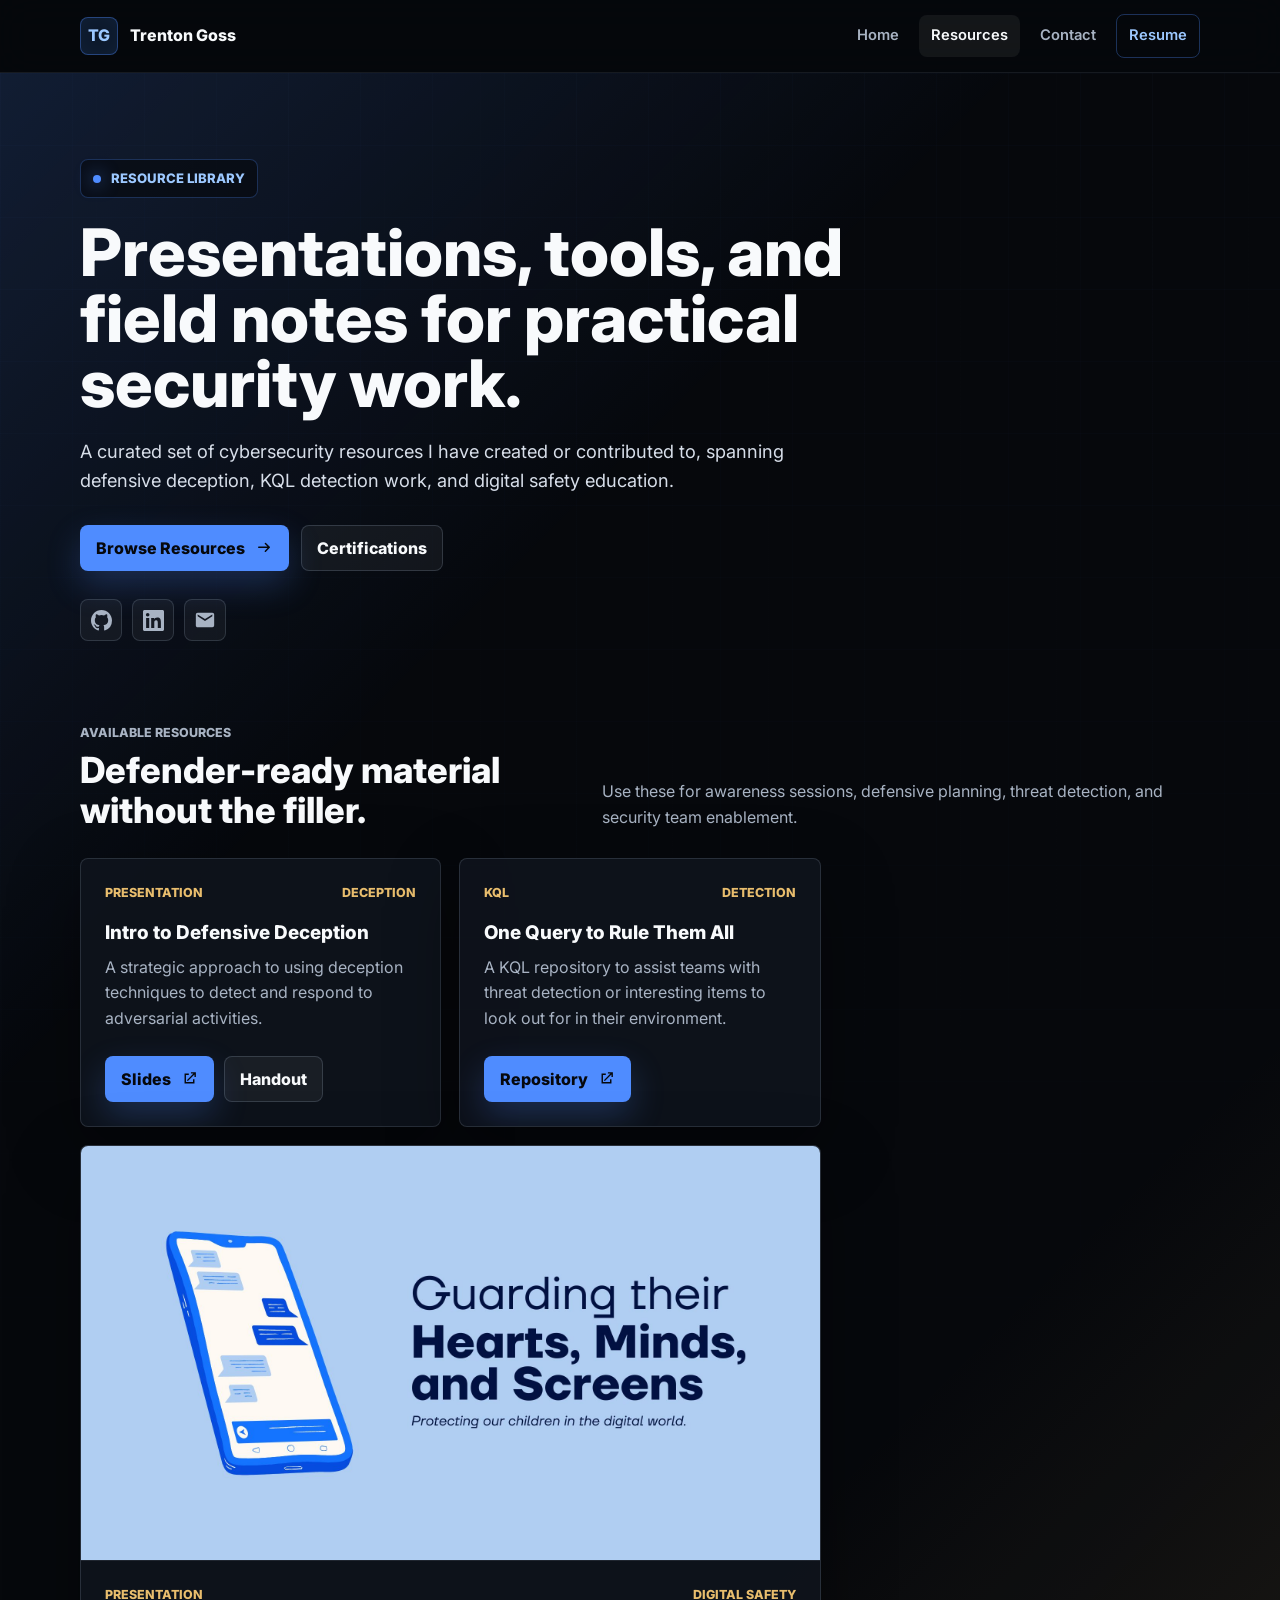
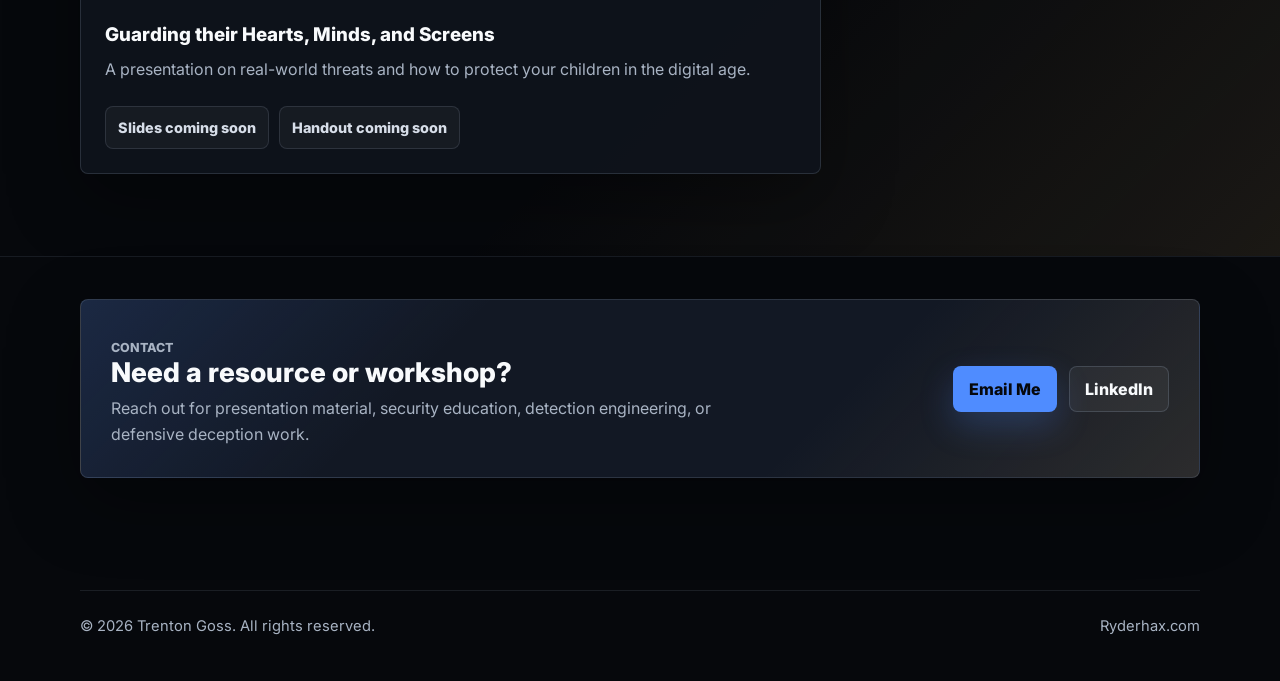
==== resources.html @ 0e3fed74 "tweaked some buttons" ====
<!DOCTYPE html>
<html lang="en">
<head>
  <meta charset="UTF-8" />
  <meta name="viewport" content="width=device-width, initial-scale=1.0" />
  <title>Resources | Trenton Goss</title>
  <meta name="description" content="Cybersecurity resources, presentations, and defender tools from Trenton Goss." />
  <meta property="og:title" content="Resources | Trenton Goss" />
  <meta property="og:description" content="Cybersecurity resources, presentations, and defender tools." />
  <meta property="og:type" content="website" />

  <link rel="preconnect" href="https://fonts.googleapis.com" />
  <link rel="preconnect" href="https://fonts.gstatic.com" crossorigin />
  <link href="https://fonts.googleapis.com/css2?family=Inter:wght@400;500;600;700;800&amp;display=swap" rel="stylesheet" />

  <style>
    :root {
      color-scheme: dark;
      --bg: #06080c;
      --surface: rgba(15, 20, 29, 0.88);
      --surface-strong: #121824;
      --border: rgba(148, 163, 184, 0.2);
      --text: #f8fafc;
      --muted: #a8b3c3;
      --muted-strong: #d7dee9;
      --accent: #4f8cff;
      --accent-strong: #9cc8ff;
      --gold: #e8bd6d;
      --ink: #06080c;
      --radius: 8px;
      --shadow: 0 24px 70px rgba(0, 0, 0, 0.35);
    }

    * {
      box-sizing: border-box;
      margin: 0;
      padding: 0;
    }

    html {
      scroll-behavior: smooth;
    }

    body {
      min-width: 320px;
      font-family: "Inter", system-ui, -apple-system, BlinkMacSystemFont, "Segoe UI", sans-serif;
      background:
        linear-gradient(180deg, rgba(6, 8, 12, 0.86), rgba(6, 8, 12, 1) 58%),
        repeating-linear-gradient(90deg, rgba(255, 255, 255, 0.035) 0 1px, transparent 1px 96px),
        var(--bg);
      color: var(--text);
      line-height: 1.6;
      text-rendering: optimizeLegibility;
    }

    img,
    svg {
      display: block;
    }

    a {
      color: inherit;
      text-decoration: none;
    }

    a:focus-visible {
      outline: 2px solid var(--accent);
      outline-offset: 4px;
    }

    .skip-link {
      position: absolute;
      left: 24px;
      top: 16px;
      z-index: 100;
      transform: translateY(-140%);
      border-radius: var(--radius);
      background: var(--accent);
      color: var(--ink);
      padding: 10px 14px;
      font-weight: 700;
      transition: transform 160ms ease;
    }

    .skip-link:focus {
      transform: translateY(0);
    }

    .container {
      width: min(1120px, calc(100% - 40px));
      margin: 0 auto;
    }

    .site-header {
      position: sticky;
      top: 0;
      z-index: 20;
      border-bottom: 1px solid rgba(148, 163, 184, 0.12);
      background: rgba(6, 8, 12, 0.82);
      backdrop-filter: blur(18px);
    }

    .nav {
      min-height: 72px;
      display: flex;
      align-items: center;
      justify-content: space-between;
      gap: 20px;
    }

    .brand {
      display: inline-flex;
      align-items: center;
      gap: 12px;
      font-weight: 800;
    }

    .brand-mark {
      width: 38px;
      height: 38px;
      border: 1px solid rgba(79, 140, 255, 0.4);
      border-radius: var(--radius);
      display: grid;
      place-items: center;
      background: rgba(79, 140, 255, 0.12);
      color: var(--accent-strong);
      box-shadow: inset 0 0 24px rgba(79, 140, 255, 0.08);
    }

    .nav-links {
      display: flex;
      align-items: center;
      justify-content: flex-end;
      gap: 8px;
      color: var(--muted);
      font-size: 0.92rem;
      font-weight: 600;
    }

    .nav-links a {
      border-radius: var(--radius);
      padding: 9px 12px;
      transition: color 160ms ease, background-color 160ms ease;
    }

    .nav-links a:hover,
    .nav-links a[aria-current="page"] {
      background: rgba(255, 255, 255, 0.06);
      color: var(--text);
    }

    .nav-links .nav-cta {
      border: 1px solid rgba(79, 140, 255, 0.32);
      color: var(--accent-strong);
    }

    .page-shell {
      position: relative;
      overflow: hidden;
      border-bottom: 1px solid rgba(148, 163, 184, 0.12);
      isolation: isolate;
    }

    .page-shell::before,
    .page-shell::after {
      content: "";
      position: absolute;
      inset: 0;
      z-index: -1;
      pointer-events: none;
    }

    .page-shell::before {
      background:
        linear-gradient(135deg, rgba(79, 140, 255, 0.18), transparent 34%),
        linear-gradient(315deg, rgba(232, 189, 109, 0.1), transparent 28%);
      opacity: 0.9;
    }

    .page-shell::after {
      background:
        linear-gradient(rgba(79, 140, 255, 0.1) 1px, transparent 1px),
        linear-gradient(90deg, rgba(79, 140, 255, 0.08) 1px, transparent 1px);
      background-size: 72px 72px;
      mask-image: linear-gradient(180deg, #000, transparent 88%);
      opacity: 0.22;
    }

    .intro {
      padding: 86px 0 40px;
    }

    .eyebrow {
      display: inline-flex;
      align-items: center;
      gap: 10px;
      width: fit-content;
      border: 1px solid rgba(79, 140, 255, 0.28);
      border-radius: var(--radius);
      background: rgba(6, 8, 12, 0.58);
      color: var(--accent-strong);
      padding: 8px 12px;
      font-size: 0.82rem;
      font-weight: 800;
      text-transform: uppercase;
    }

    .eyebrow::before {
      content: "";
      width: 8px;
      height: 8px;
      border-radius: 50%;
      background: var(--accent);
      box-shadow: 0 0 18px rgba(79, 140, 255, 0.9);
    }

    h1 {
      max-width: 780px;
      margin-top: 22px;
      font-size: 4.1rem;
      line-height: 1;
      font-weight: 800;
      letter-spacing: 0;
    }

    .intro-copy {
      max-width: 720px;
      margin-top: 20px;
      color: var(--muted-strong);
      font-size: 1.14rem;
    }

    .intro-actions {
      display: flex;
      flex-wrap: wrap;
      gap: 12px;
      margin-top: 30px;
    }

    .button {
      min-height: 46px;
      display: inline-flex;
      align-items: center;
      justify-content: center;
      gap: 10px;
      border: 1px solid rgba(148, 163, 184, 0.24);
      border-radius: var(--radius);
      background: rgba(255, 255, 255, 0.05);
      color: var(--text);
      padding: 11px 15px;
      font-weight: 800;
      line-height: 1;
      transition: transform 160ms ease, border-color 160ms ease, background-color 160ms ease;
    }

    .button:hover {
      transform: translateY(-2px);
      border-color: rgba(79, 140, 255, 0.55);
      background: rgba(79, 140, 255, 0.12);
    }

    .button.primary {
      border-color: transparent;
      background: var(--accent);
      color: var(--ink);
      box-shadow: 0 14px 34px rgba(79, 140, 255, 0.24);
    }

    .button.primary:hover {
      background: var(--accent-strong);
    }

    .resource-section {
      padding: 42px 0 82px;
    }

    .section-heading {
      display: grid;
      grid-template-columns: minmax(0, 0.9fr) minmax(280px, 1.1fr);
      align-items: end;
      gap: 32px;
      margin-bottom: 28px;
    }

    .section-kicker {
      color: var(--gold);
      font-size: 0.78rem;
      font-weight: 800;
      text-transform: uppercase;
    }

    h2 {
      margin-top: 8px;
      font-size: 2.25rem;
      line-height: 1.1;
      font-weight: 800;
      letter-spacing: 0;
    }

    .section-heading p {
      color: var(--muted);
      max-width: 650px;
    }

    .resource-grid {
      display: grid;
      grid-template-columns: repeat(3, minmax(0, 1fr));
      gap: 18px;
    }

    .resource-card {
      min-height: 100%;
      display: flex;
      flex-direction: column;
      overflow: hidden;
      border: 1px solid var(--border);
      border-radius: var(--radius);
      background: var(--surface);
      box-shadow: var(--shadow);
      transition: transform 180ms ease, border-color 180ms ease, background-color 180ms ease;
    }

    .resource-card:hover {
      transform: translateY(-4px);
      border-color: rgba(79, 140, 255, 0.34);
      background: rgba(18, 24, 36, 0.96);
    }

    .resource-card.featured {
      grid-column: span 2;
    }

    .resource-media {
      aspect-ratio: 16 / 9;
      width: 100%;
      object-fit: cover;
      border-bottom: 1px solid rgba(148, 163, 184, 0.14);
    }

    .resource-body {
      display: flex;
      flex: 1;
      flex-direction: column;
      padding: 24px;
    }

    .card-topline {
      display: flex;
      align-items: center;
      justify-content: space-between;
      gap: 14px;
      color: var(--gold);
      font-size: 0.78rem;
      font-weight: 800;
      text-transform: uppercase;
    }

    .resource-card h3 {
      margin-top: 18px;
      font-size: 1.18rem;
      line-height: 1.25;
      font-weight: 800;
      letter-spacing: 0;
    }

    .resource-card p {
      flex: 1;
      margin-top: 10px;
      color: var(--muted);
    }

    .card-actions {
      display: flex;
      flex-wrap: wrap;
      gap: 10px;
      margin-top: 24px;
    }

    .status-pill {
      min-height: 40px;
      display: inline-flex;
      align-items: center;
      border: 1px solid rgba(148, 163, 184, 0.18);
      border-radius: var(--radius);
      background: rgba(255, 255, 255, 0.04);
      color: var(--muted-strong);
      padding: 9px 12px;
      font-size: 0.9rem;
      font-weight: 800;
    }

    .socials {
      display: flex;
      align-items: center;
      flex-wrap: wrap;
      gap: 10px;
      margin-top: 28px;
      color: var(--muted);
    }

    .socials a {
      width: 42px;
      height: 42px;
      display: grid;
      place-items: center;
      border: 1px solid rgba(148, 163, 184, 0.22);
      border-radius: var(--radius);
      background: rgba(255, 255, 255, 0.045);
      transition: color 160ms ease, transform 160ms ease, border-color 160ms ease;
    }

    .socials a:hover {
      transform: translateY(-2px);
      border-color: rgba(79, 140, 255, 0.45);
      color: var(--accent-strong);
    }

    .contact-panel {
      display: grid;
      grid-template-columns: minmax(0, 1fr) auto;
      align-items: center;
      gap: 30px;
      border: 1px solid var(--border);
      border-radius: var(--radius);
      background:
        linear-gradient(135deg, rgba(79, 140, 255, 0.14), transparent 32%),
        linear-gradient(315deg, rgba(232, 189, 109, 0.12), transparent 34%),
        var(--surface-strong);
      padding: 30px;
      box-shadow: var(--shadow);
    }

    .contact-panel h2 {
      margin-top: 0;
      font-size: 1.7rem;
    }

    .contact-panel p {
      margin-top: 8px;
      color: var(--muted);
      max-width: 660px;
    }

    .footer-actions {
      display: flex;
      flex-wrap: wrap;
      justify-content: flex-end;
      gap: 12px;
    }

    .site-footer {
      padding: 30px 0 42px;
      color: var(--muted);
      font-size: 0.92rem;
    }

    .site-footer .container {
      display: flex;
      align-items: center;
      justify-content: space-between;
      gap: 20px;
      border-top: 1px solid rgba(148, 163, 184, 0.14);
      padding-top: 24px;
    }

    @media (max-width: 960px) {
      .resource-grid {
        grid-template-columns: repeat(2, minmax(0, 1fr));
      }

      .resource-card.featured {
        grid-column: span 2;
      }
    }

    @media (max-width: 860px) {
      .nav {
        align-items: flex-start;
        flex-direction: column;
        padding: 16px 0;
      }

      .nav-links {
        width: 100%;
        justify-content: flex-start;
        overflow-x: auto;
        padding-bottom: 4px;
      }

      .intro {
        padding-top: 62px;
      }

      h1 {
        font-size: 3.05rem;
      }

      .section-heading,
      .contact-panel {
        grid-template-columns: 1fr;
      }

      .footer-actions {
        justify-content: flex-start;
      }
    }

    @media (max-width: 640px) {
      .container {
        width: min(100% - 28px, 1120px);
      }

      .brand span:last-child {
        display: none;
      }

      .nav-links {
        gap: 4px;
        font-size: 0.86rem;
      }

      .nav-links a {
        padding: 8px 10px;
      }

      h1 {
        font-size: 2.55rem;
      }

      h2 {
        font-size: 1.85rem;
      }

      .intro-copy {
        font-size: 1.02rem;
      }

      .button,
      .status-pill {
        width: 100%;
      }

      .resource-grid {
        grid-template-columns: 1fr;
      }

      .resource-card.featured {
        grid-column: auto;
      }

      .resource-body,
      .contact-panel {
        padding: 20px;
      }

      .site-footer .container {
        flex-direction: column;
        align-items: flex-start;
      }
    }

    @media (prefers-reduced-motion: reduce) {
      *,
      *::before,
      *::after {
        scroll-behavior: auto !important;
        transition-duration: 0.01ms !important;
      }
    }
  </style>
</head>

<body>
  <a class="skip-link" href="#main">Skip to content</a>

  <header class="site-header">
    <div class="container nav" aria-label="Main navigation">
      <a class="brand" href="index.html" aria-label="Trenton Goss home">
        <span class="brand-mark">TG</span>
        <span>Trenton Goss</span>
      </a>

      <nav class="nav-links" aria-label="Site sections">
        <a href="index.html">Home</a>
        <a href="resources.html" aria-current="page">Resources</a>
        <a href="#contact">Contact</a>
        <a class="nav-cta" href="https://docs.google.com/document/d/16_K_GBcDHJaBXQBbBw_MTlzV8usdVpir5XsVDt-Hc3U/edit?usp=sharing" target="_blank" rel="noopener noreferrer">Resume</a>
      </nav>
    </div>
  </header>

  <main id="main">
    <div class="page-shell">
      <section class="intro" aria-labelledby="page-title">
        <div class="container">
          <p class="eyebrow">Resource Library</p>
          <h1 id="page-title">Presentations, tools, and field notes for practical security work.</h1>
          <p class="intro-copy">
            A curated set of cybersecurity resources I have created or contributed to, spanning defensive deception, KQL detection work, and digital safety education.
          </p>

          <div class="intro-actions" aria-label="Resource shortcuts">
            <a class="button primary" href="#resources">
              Browse Resources
              <svg width="18" height="18" viewBox="0 0 24 24" aria-hidden="true">
                <path fill="currentColor" d="M13.2 5.3a1 1 0 0 1 1.4 0l5.1 5.1a1 1 0 0 1 0 1.4l-5.1 5.1a1 1 0 1 1-1.4-1.4l3.4-3.4H5a1 1 0 1 1 0-2h11.6l-3.4-3.4a1 1 0 0 1 0-1.4Z" />
              </svg>
            </a>
            <a class="button" href="https://www.credly.com/users/trenton-goss" target="_blank" rel="noopener noreferrer">Certifications</a>
          </div>

          <div class="socials" aria-label="Contact links">
            <a href="https://github.com/Ryderhax" target="_blank" rel="noopener noreferrer" aria-label="GitHub">
              <svg width="21" height="21" viewBox="0 0 24 24" fill="currentColor" aria-hidden="true">
                <path d="M12 0C5.37 0 0 5.37 0 12c0 5.3 3.44 9.8 8.21 11.39.6.11.79-.26.79-.58v-2.23c-3.34.73-4.03-1.42-4.03-1.42-.55-1.39-1.33-1.76-1.33-1.76-1.09-.74.08-.73.08-.73 1.21.08 1.84 1.24 1.84 1.24 1.07 1.83 2.81 1.3 3.49 1 .11-.78.42-1.31.76-1.61-2.67-.3-5.47-1.33-5.47-5.93 0-1.31.47-2.38 1.24-3.22-.12-.3-.54-1.52.12-3.18 0 0 1.01-.32 3.3 1.23a11.5 11.5 0 0 1 6 0c2.29-1.55 3.3-1.23 3.3-1.23.65 1.66.24 2.88.12 3.18.77.84 1.24 1.91 1.24 3.22 0 4.61-2.81 5.62-5.48 5.92.43.37.82 1.1.82 2.22v3.29c0 .32.19.69.8.58A12.01 12.01 0 0 0 24 12c0-6.63-5.37-12-12-12Z" />
              </svg>
            </a>
            <a href="https://www.linkedin.com/in/trentongoss/" target="_blank" rel="noopener noreferrer" aria-label="LinkedIn">
              <svg width="21" height="21" viewBox="0 0 24 24" fill="currentColor" aria-hidden="true">
                <path d="M20.45 20.45h-3.56v-5.57c0-1.33-.03-3.04-1.85-3.04-1.85 0-2.14 1.45-2.14 2.94v5.67H9.35V9h3.41v1.56h.05c.48-.9 1.64-1.85 3.37-1.85 3.6 0 4.27 2.37 4.27 5.46v6.28ZM5.34 7.43A2.06 2.06 0 1 1 5.34 3.3a2.06 2.06 0 0 1 0 4.13Zm1.78 13.02H3.56V9h3.56v11.45ZM22.23 0H1.77C.79 0 0 .77 0 1.73v20.54C0 23.23.79 24 1.77 24h20.46c.98 0 1.77-.77 1.77-1.73V1.73C24 .77 23.21 0 22.23 0Z" />
              </svg>
            </a>
            <a href="mailto:info@ryderhax.com" aria-label="Email">
              <svg width="22" height="22" viewBox="0 0 24 24" fill="currentColor" aria-hidden="true">
                <path d="M20 4H4a2 2 0 0 0-2 2v12c0 1.1.9 2 2 2h16a2 2 0 0 0 2-2V6c0-1.1-.9-2-2-2Zm0 4-8 5-8-5V6l8 5 8-5v2Z" />
              </svg>
            </a>
          </div>
        </div>
      </section>

      <section class="resource-section" id="resources" aria-labelledby="resources-title">
        <div class="container">
          <div class="section-heading">
            <div>
              <p class="section-kicker">Available Resources</p>
              <h2 id="resources-title">Defender-ready material without the filler.</h2>
            </div>
            <p>
              Use these for awareness sessions, defensive planning, threat detection, and security team enablement.
            </p>
          </div>

          <div class="resource-grid">
            <article class="resource-card">
              <div class="resource-body">
                <div class="card-topline">
                  <span>Presentation</span>
                  <span>Deception</span>
                </div>
                <h3>Intro to Defensive Deception</h3>
                <p>
                  A strategic approach to using deception techniques to detect and respond to adversarial activities.
                </p>
                <div class="card-actions">
                  <a class="button primary" href="https://drive.google.com/file/d/1MVTmMvpa8JK72FxnNIhbNGVbasmf_OMD/view?usp=sharing" target="_blank" rel="noopener noreferrer">
                    Slides
                    <svg width="17" height="17" viewBox="0 0 24 24" aria-hidden="true">
                      <path fill="currentColor" d="M14 3h7v7h-2V6.4l-9.3 9.3-1.4-1.4L17.6 5H14V3ZM5 5h6v2H7v10h10v-4h2v6H5V5Z" />
                    </svg>
                  </a>
                  <a class="button" href="https://drive.google.com/file/d/14hb6ChBsVCcEGeueIfqe4PckHUAbLFXs/view?usp=drive_link" target="_blank" rel="noopener noreferrer">Handout</a>
                </div>
              </div>
            </article>

            <article class="resource-card">
              <div class="resource-body">
                <div class="card-topline">
                  <span>KQL</span>
                  <span>Detection</span>
                </div>
                <h3>One Query to Rule Them All</h3>
                <p>
                  A KQL repository to assist teams with threat detection or interesting items to look out for in their environment.
                </p>
                <div class="card-actions">
                  <a class="button primary" href="https://github.com/Ryderhax/OneQueryToRuleThemAll" target="_blank" rel="noopener noreferrer">
                    Repository
                    <svg width="17" height="17" viewBox="0 0 24 24" aria-hidden="true">
                      <path fill="currentColor" d="M14 3h7v7h-2V6.4l-9.3 9.3-1.4-1.4L17.6 5H14V3ZM5 5h6v2H7v10h10v-4h2v6H5V5Z" />
                    </svg>
                  </a>
                </div>
              </div>
            </article>

            <article class="resource-card featured">
              <img class="resource-media" src="assets/gthms.jpg" alt="Guarding their Hearts, Minds, and Screens presentation cover" />
              <div class="resource-body">
                <div class="card-topline">
                  <span>Presentation</span>
                  <span>Digital Safety</span>
                </div>
                <h3>Guarding their Hearts, Minds, and Screens</h3>
                <p>
                  A presentation on real-world threats and how to protect your children in the digital age.
                </p>
                <div class="card-actions" aria-label="Guarding their Hearts, Minds, and Screens resource status">
                  <span class="status-pill">Slides coming soon</span>
                  <span class="status-pill">Handout coming soon</span>
                </div>
              </div>
            </article>
          </div>
        </div>
      </section>
    </div>

    <section class="resource-section" id="contact" aria-labelledby="contact-title">
      <div class="container">
        <div class="contact-panel">
          <div>
            <p class="section-kicker">Contact</p>
            <h2 id="contact-title">Need a resource or workshop?</h2>
            <p>
              Reach out for presentation material, security education, detection engineering, or defensive deception work.
            </p>
          </div>

          <div class="footer-actions">
            <a class="button primary" href="mailto:info@ryderhax.com">Email Me</a>
            <a class="button" href="https://www.linkedin.com/in/trentongoss/" target="_blank" rel="noopener noreferrer">LinkedIn</a>
          </div>
        </div>
      </div>
    </section>
  </main>

  <footer class="site-footer">
    <div class="container">
      <p>&copy; 2026 Trenton Goss. All rights reserved.</p>
      <p>Ryderhax.com</p>
    </div>
  </footer>
</body>
</html>
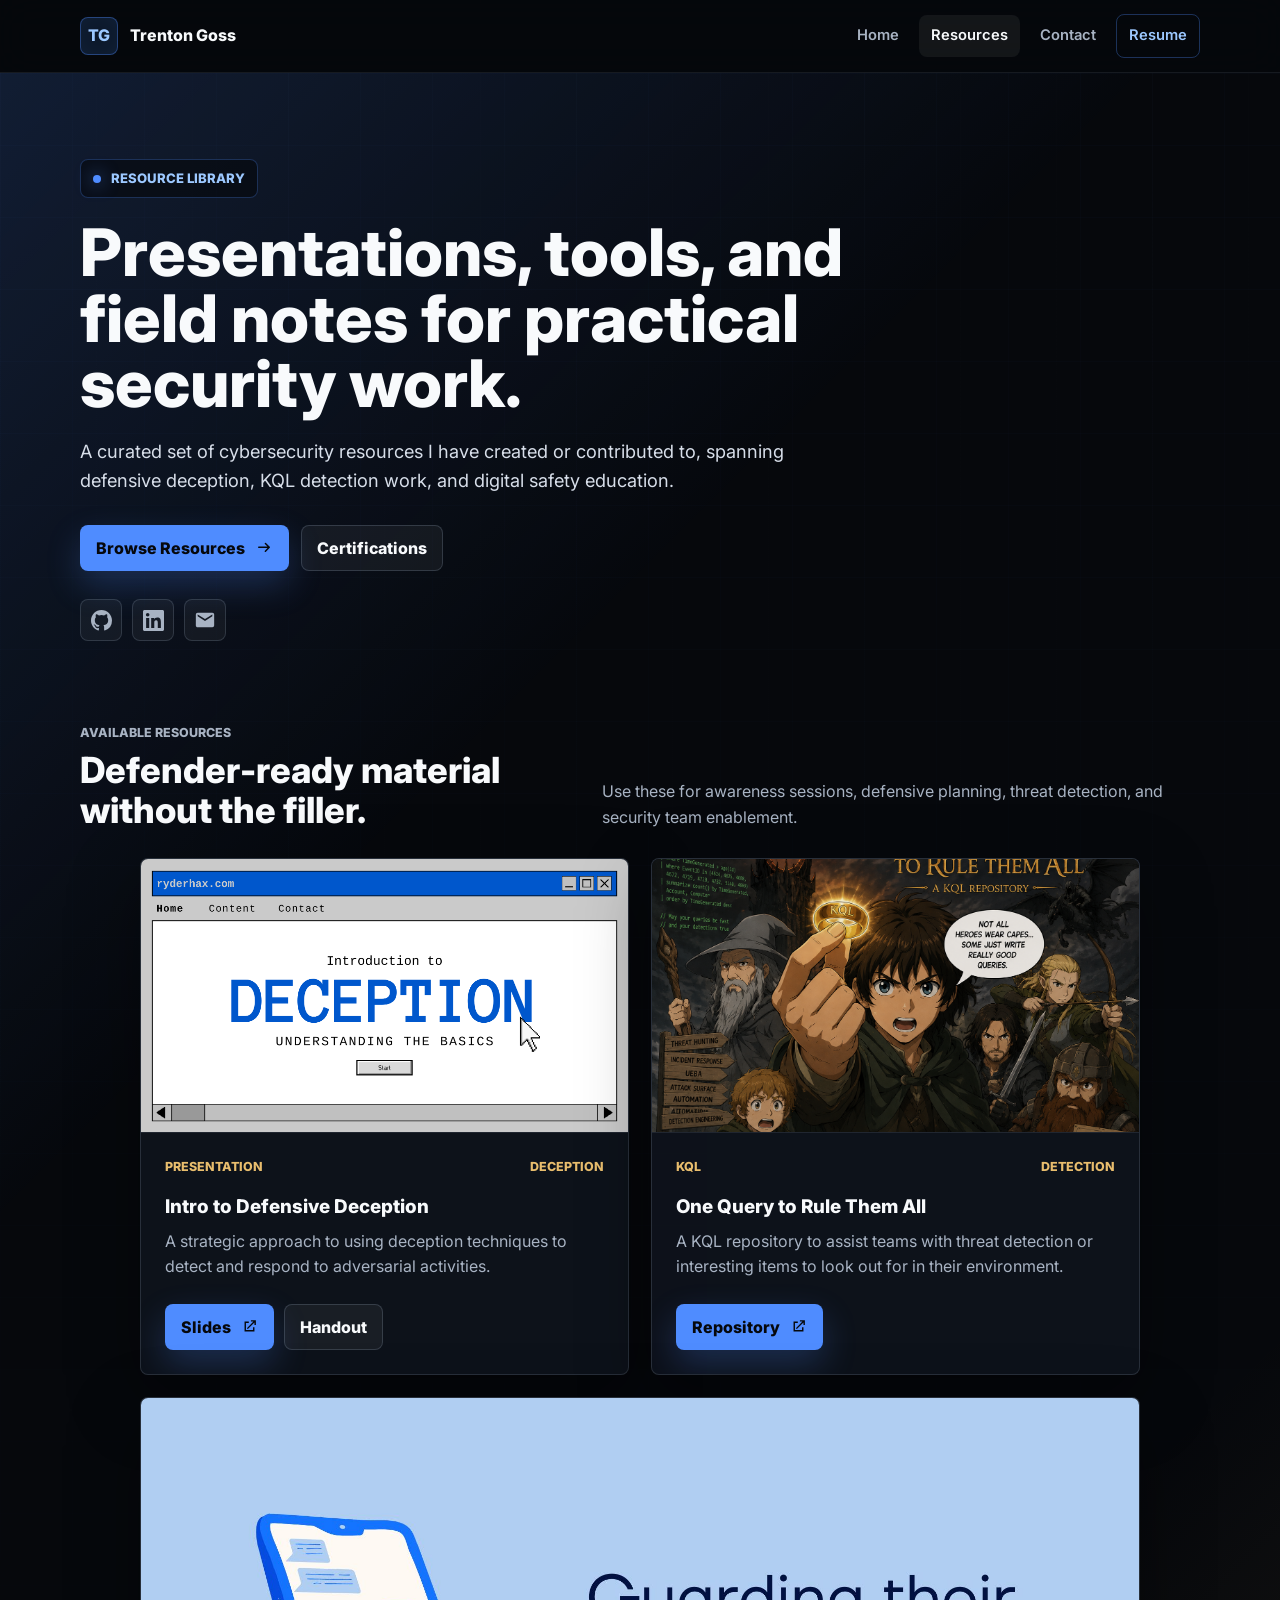
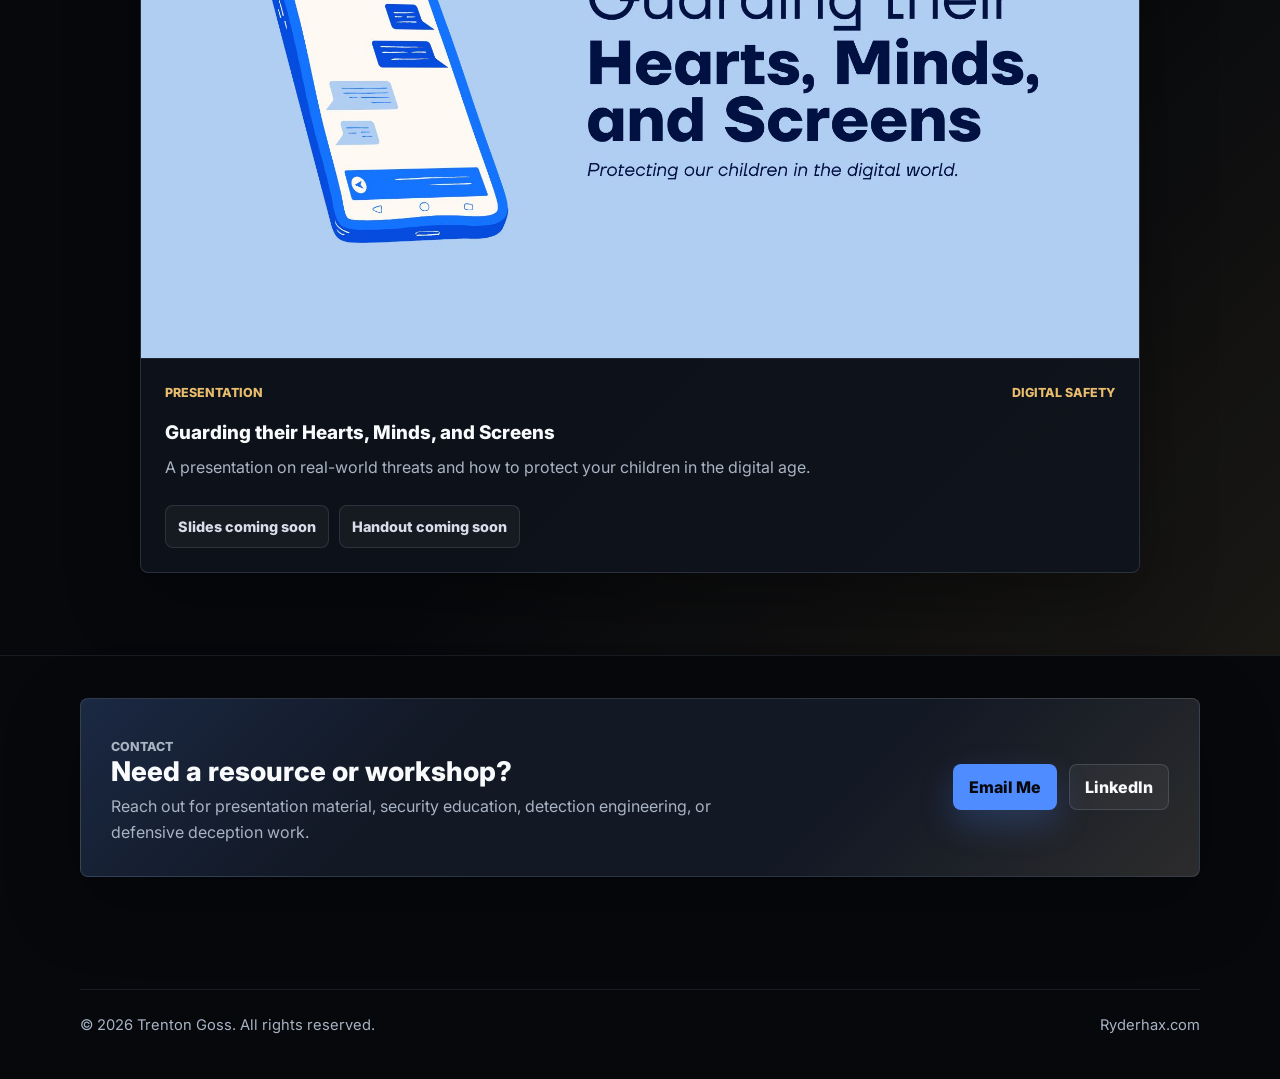
==== commit d8617c74: "Added the images to the resources page, also changed the slides link to the drive." ====
--- a/resources.html
+++ b/resources.html
@@ -303,9 +303,12 @@
     }
 
     .resource-grid {
+      width: min(100%, 1000px);
       display: grid;
-      grid-template-columns: repeat(3, minmax(0, 1fr));
-      gap: 18px;
+      grid-template-columns: repeat(2, minmax(0, 1fr));
+      justify-content: center;
+      gap: 22px;
+      margin: 0 auto;
     }
 
     .resource-card {
@@ -327,7 +330,7 @@
     }
 
     .resource-card.featured {
-      grid-column: span 2;
+      grid-column: 1 / -1;
     }
 
     .resource-media {
@@ -461,16 +464,6 @@
       gap: 20px;
       border-top: 1px solid rgba(148, 163, 184, 0.14);
       padding-top: 24px;
-    }
-
-    @media (max-width: 960px) {
-      .resource-grid {
-        grid-template-columns: repeat(2, minmax(0, 1fr));
-      }
-
-      .resource-card.featured {
-        grid-column: span 2;
-      }
     }
 
     @media (max-width: 860px) {
@@ -643,6 +636,7 @@
 
           <div class="resource-grid">
             <article class="resource-card">
+              <img class="resource-media" src="assets/Intro2Deception.png" alt="Intro to Defensive Deception presentation cover" />
               <div class="resource-body">
                 <div class="card-topline">
                   <span>Presentation</span>
@@ -653,7 +647,7 @@
                   A strategic approach to using deception techniques to detect and respond to adversarial activities.
                 </p>
                 <div class="card-actions">
-                  <a class="button primary" href="https://drive.google.com/file/d/1MVTmMvpa8JK72FxnNIhbNGVbasmf_OMD/view?usp=sharing" target="_blank" rel="noopener noreferrer">
+                  <a class="button primary" href="https://drive.google.com/file/d/1gomMjeU_Yov8GKy05oTnRpiBGZPXCRgE/view?usp=sharing" target="_blank" rel="noopener noreferrer">
                     Slides
                     <svg width="17" height="17" viewBox="0 0 24 24" aria-hidden="true">
                       <path fill="currentColor" d="M14 3h7v7h-2V6.4l-9.3 9.3-1.4-1.4L17.6 5H14V3ZM5 5h6v2H7v10h10v-4h2v6H5V5Z" />
@@ -665,6 +659,7 @@
             </article>
 
             <article class="resource-card">
+              <img class="resource-media" src="assets/OQ2RTA.png" alt="One Query to Rule Them All repository cover" />
               <div class="resource-body">
                 <div class="card-topline">
                   <span>KQL</span>
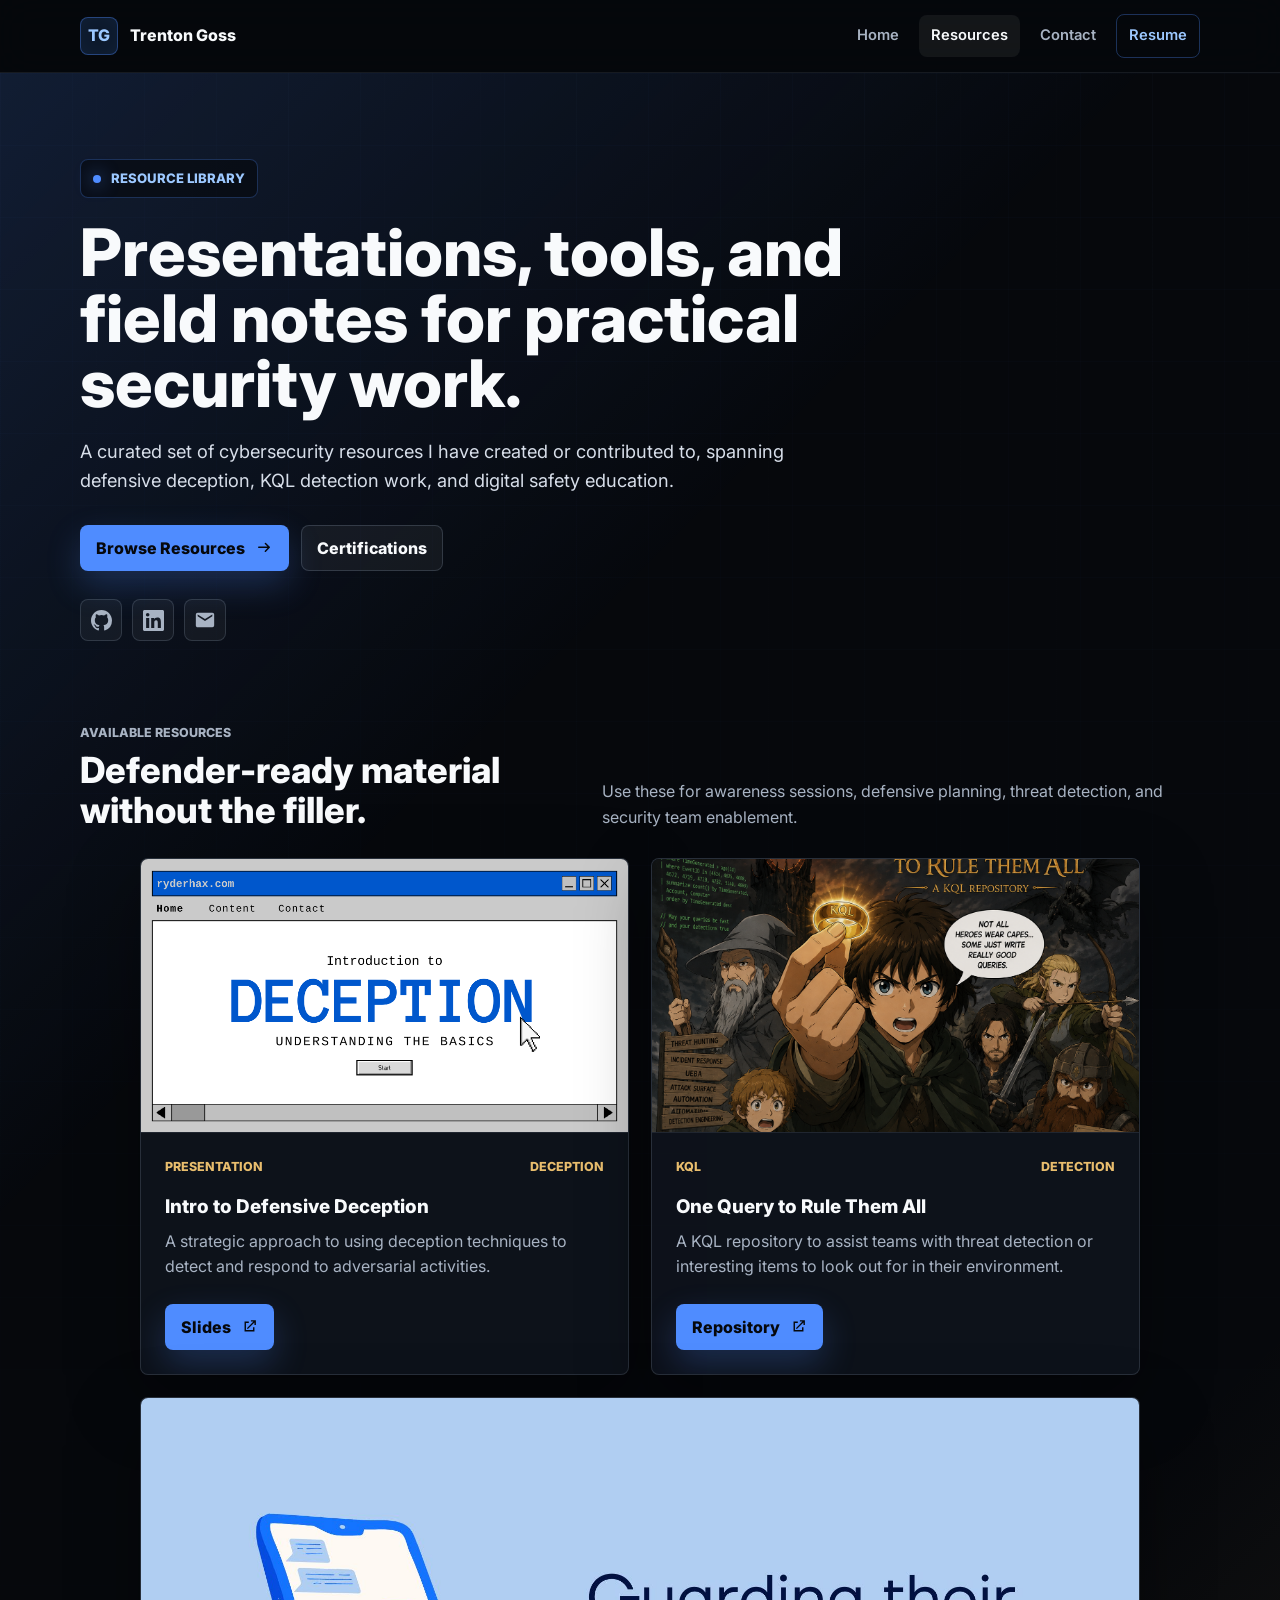
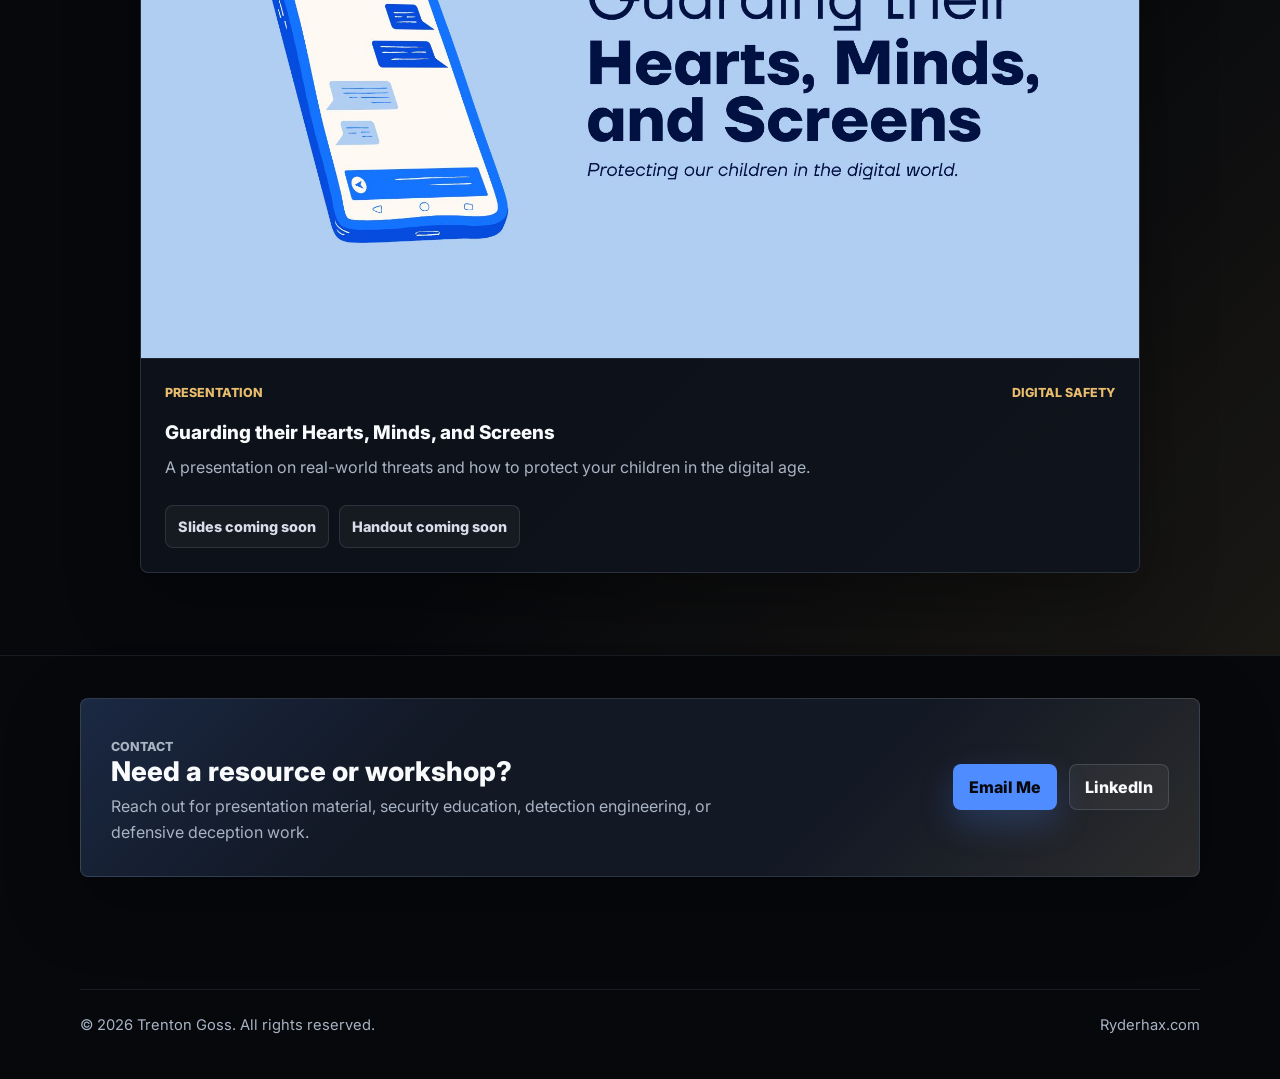
==== commit c283549e: "Remove Handout link from resources.html Removed unnecessary link that was still on the site." ====
--- a/resources.html
+++ b/resources.html
@@ -653,7 +653,6 @@
                       <path fill="currentColor" d="M14 3h7v7h-2V6.4l-9.3 9.3-1.4-1.4L17.6 5H14V3ZM5 5h6v2H7v10h10v-4h2v6H5V5Z" />
                     </svg>
                   </a>
-                  <a class="button" href="https://drive.google.com/file/d/14hb6ChBsVCcEGeueIfqe4PckHUAbLFXs/view?usp=drive_link" target="_blank" rel="noopener noreferrer">Handout</a>
                 </div>
               </div>
             </article>
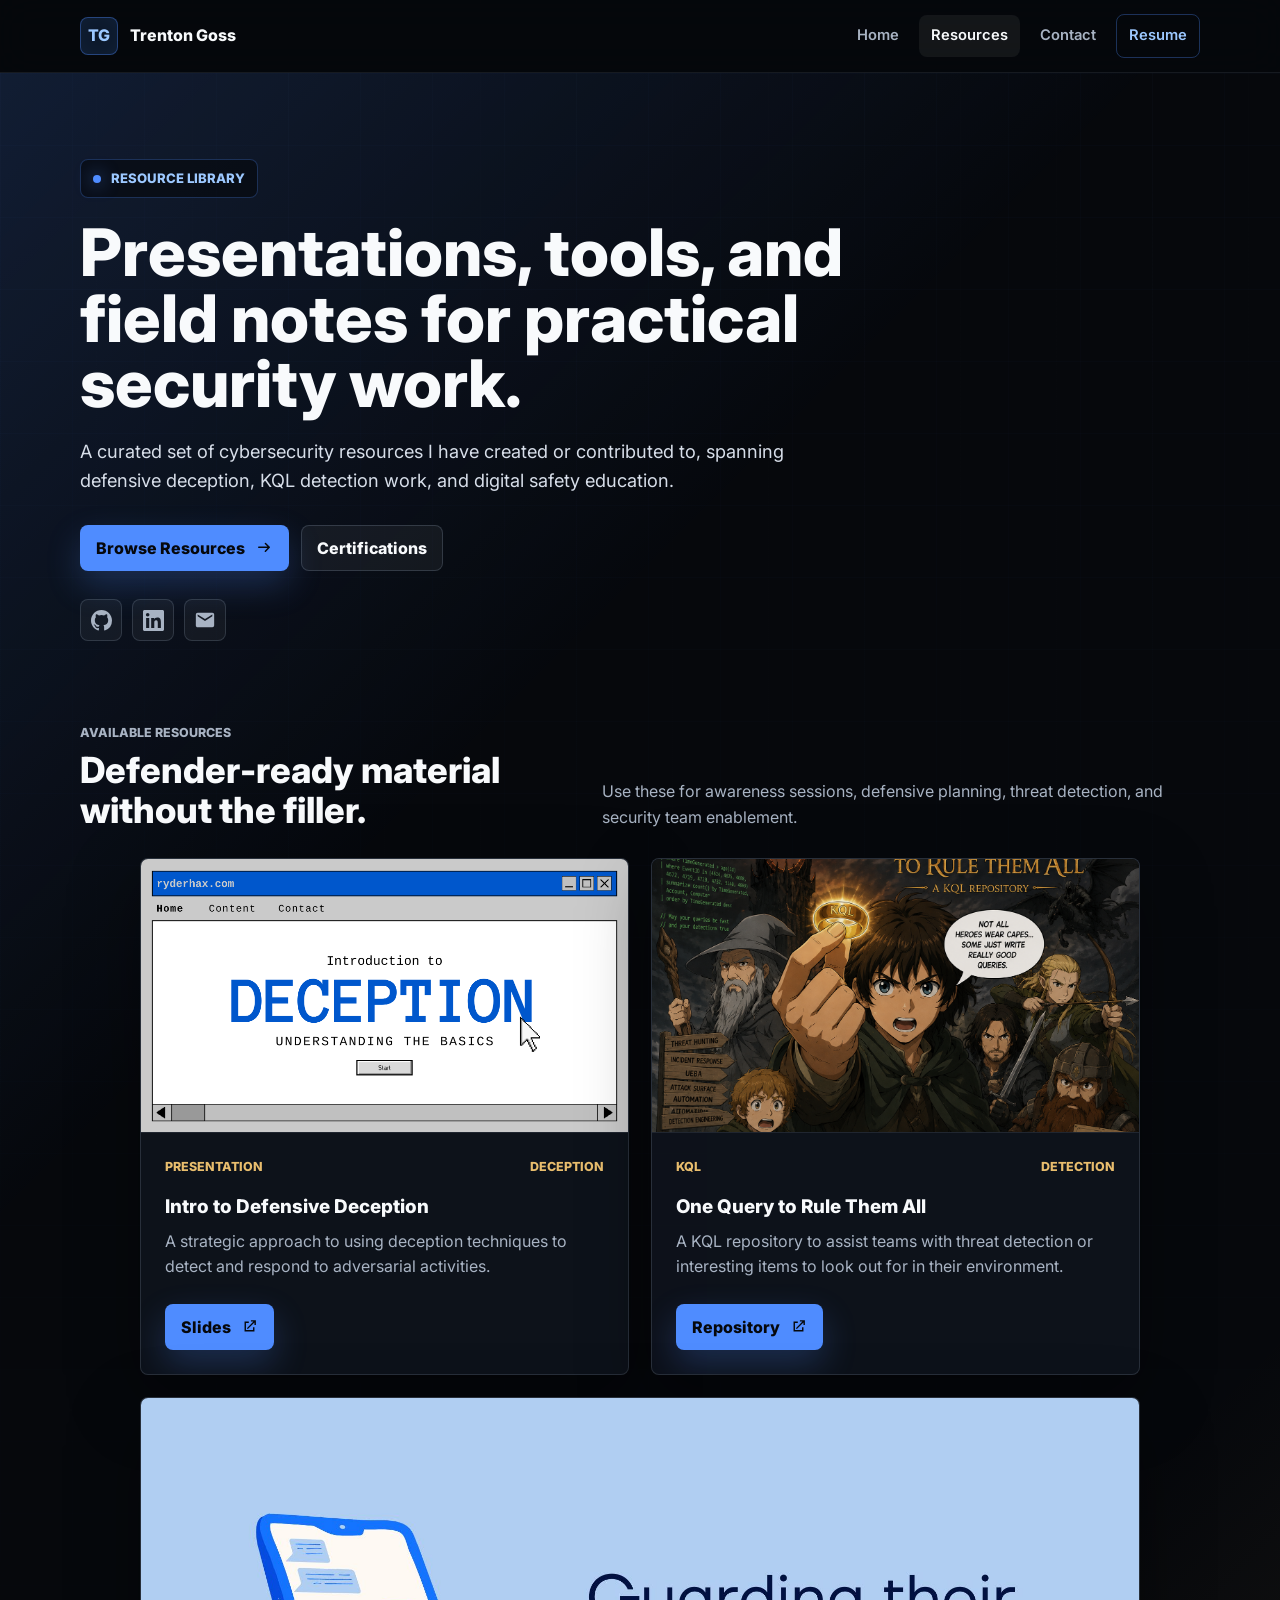
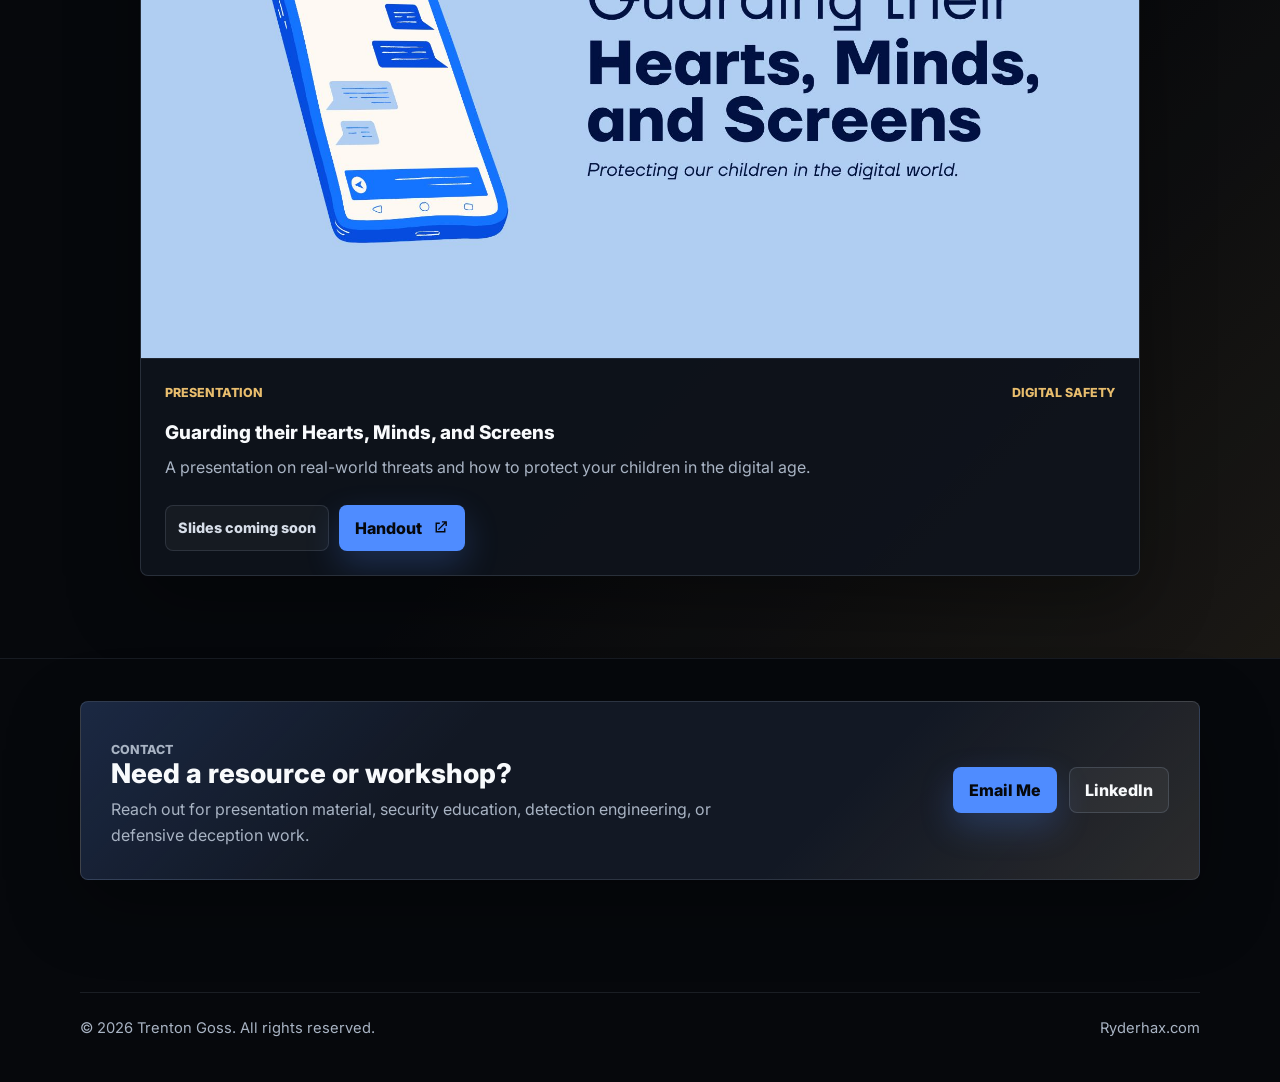
==== commit 6e74877d: "Add digital safety handout link" ====
--- a/resources.html
+++ b/resources.html
@@ -690,9 +690,14 @@
                 <p>
                   A presentation on real-world threats and how to protect your children in the digital age.
                 </p>
-                <div class="card-actions" aria-label="Guarding their Hearts, Minds, and Screens resource status">
+                <div class="card-actions" aria-label="Guarding their Hearts, Minds, and Screens presentation status">
                   <span class="status-pill">Slides coming soon</span>
-                  <span class="status-pill">Handout coming soon</span>
+                  <a class="button primary" href="https://www.canva.com/design/DAHKmYdIwtw/-djUzdyykcOgMMtfzcrHdw/view?embed" target="_blank" rel="noopener noreferrer">
+                    Handout
+                    <svg width="17" height="17" viewBox="0 0 24 24" aria-hidden="true">
+                      <path fill="currentColor" d="M14 3h7v7h-2V6.4l-9.3 9.3-1.4-1.4L17.6 5H14V3ZM5 5h6v2H7v10h10v-4h2v6H5V5Z" />
+                    </svg>
+                  </a>
                 </div>
               </div>
             </article>
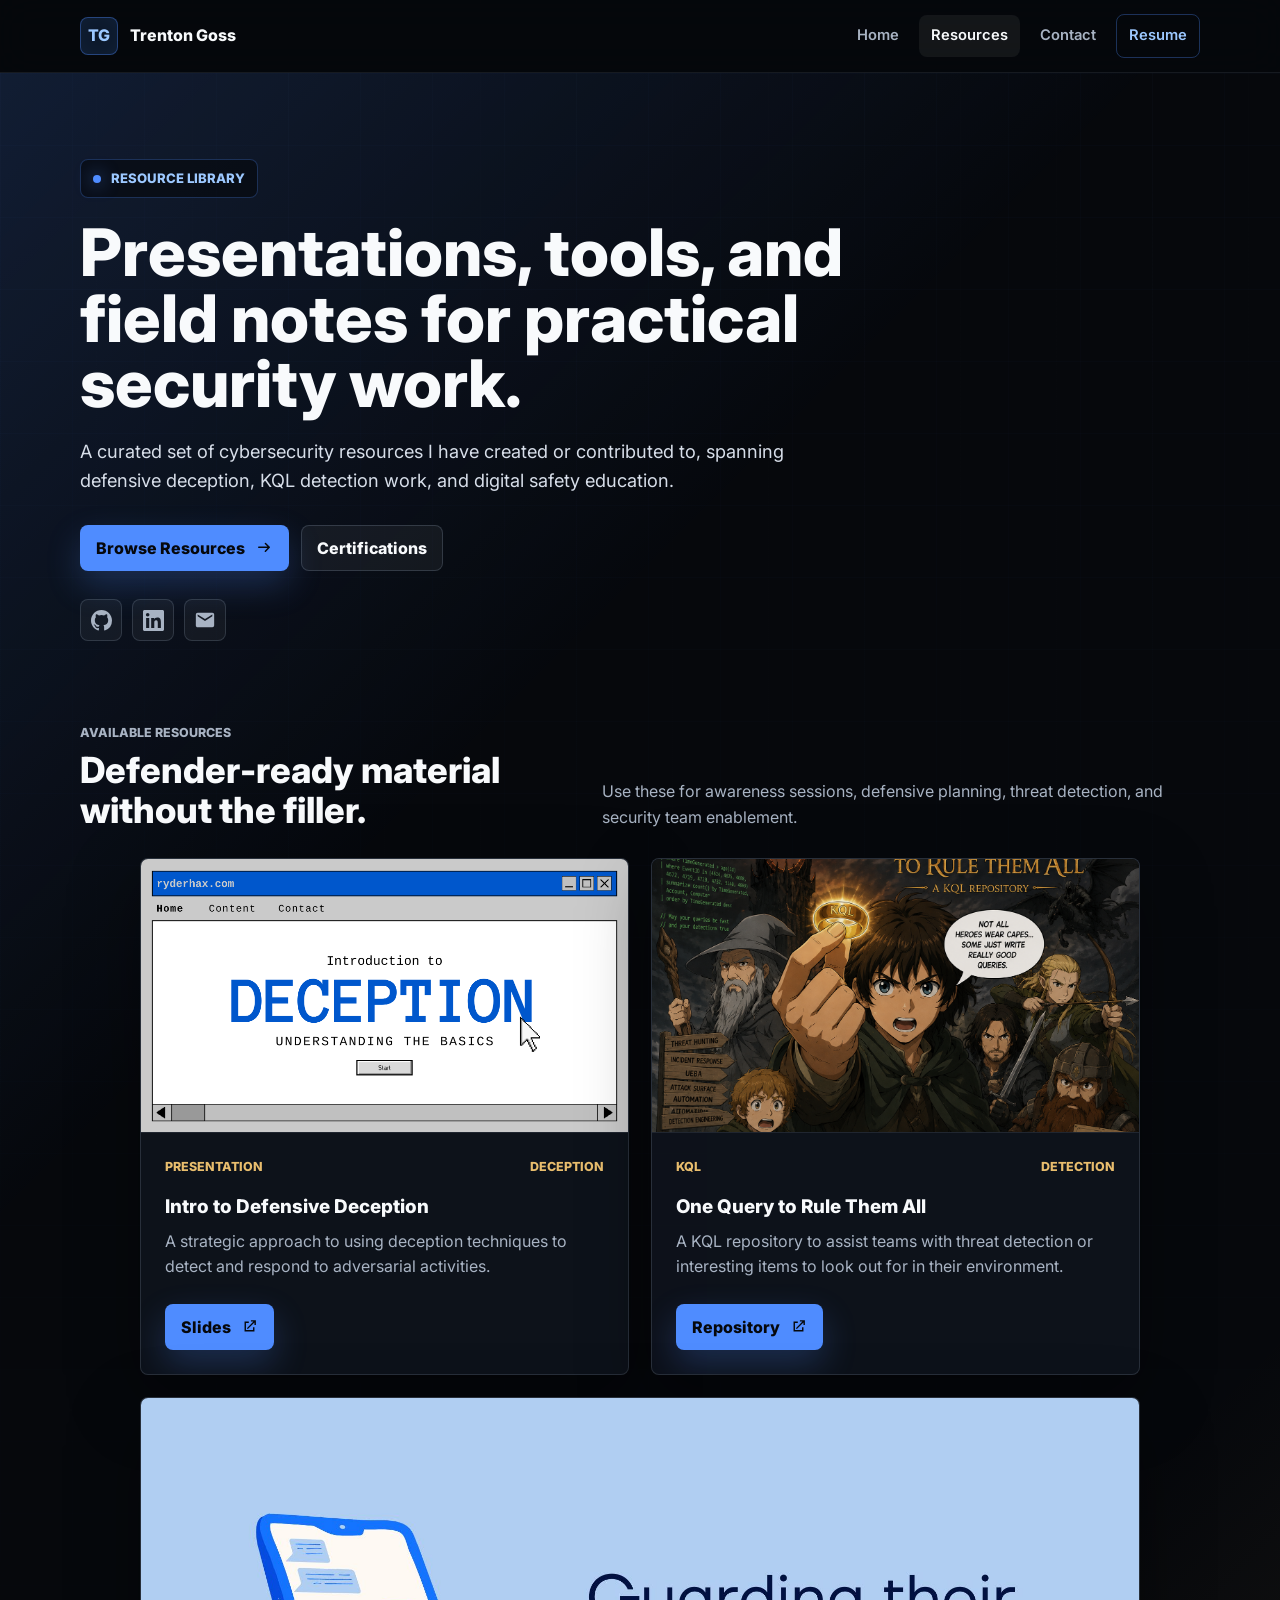
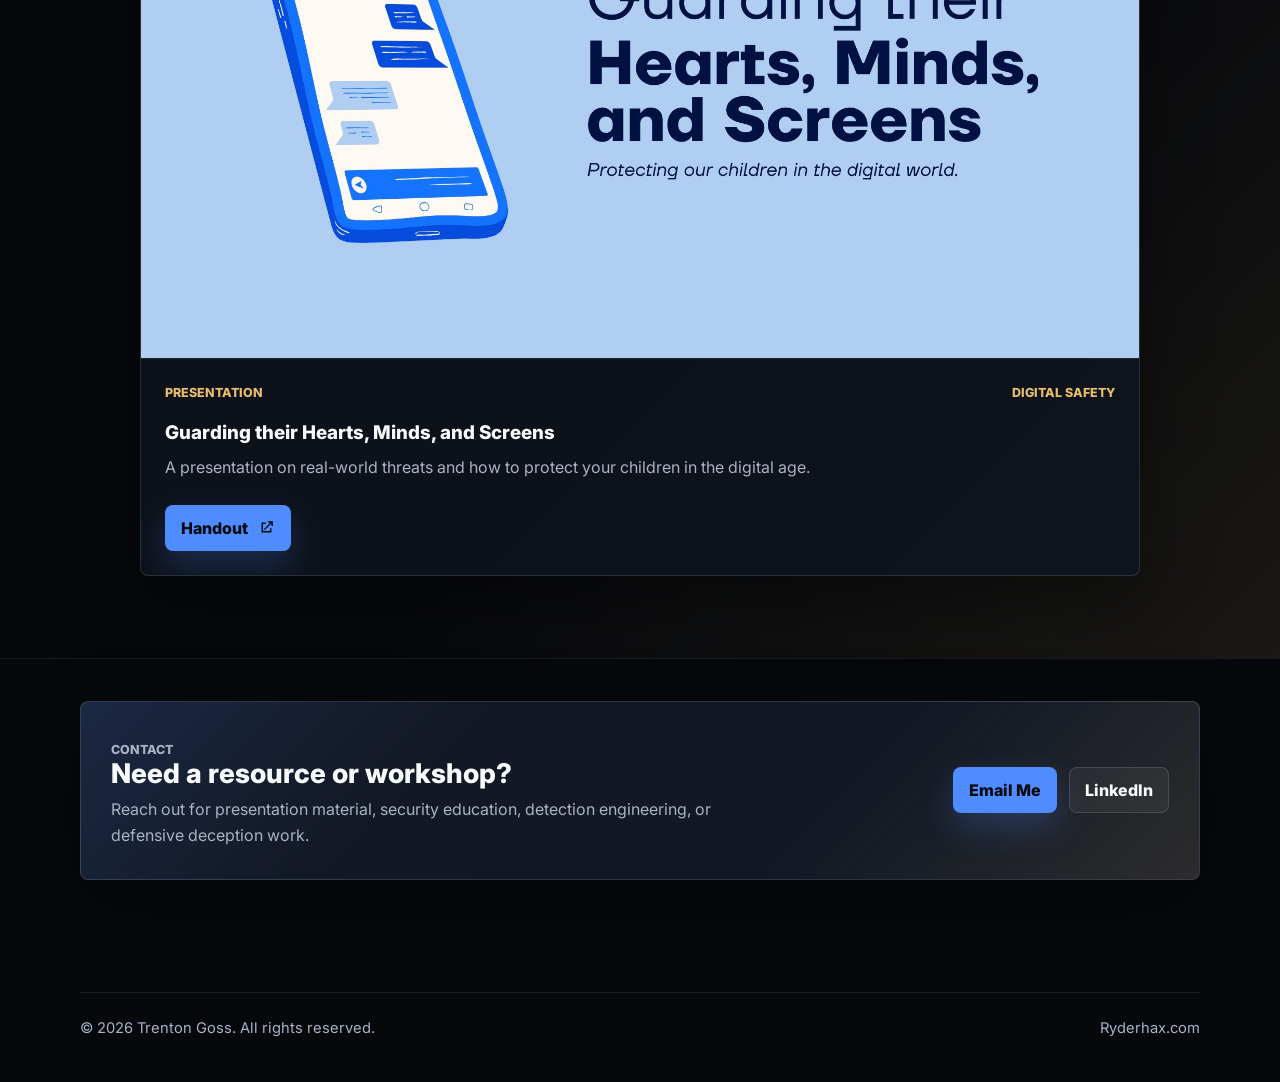
==== commit f30343b6: "Remove slides status from resources page" ====
--- a/resources.html
+++ b/resources.html
@@ -690,8 +690,7 @@
                 <p>
                   A presentation on real-world threats and how to protect your children in the digital age.
                 </p>
-                <div class="card-actions" aria-label="Guarding their Hearts, Minds, and Screens presentation status">
-                  <span class="status-pill">Slides coming soon</span>
+                <div class="card-actions">
                   <a class="button primary" href="https://www.canva.com/design/DAHKmYdIwtw/-djUzdyykcOgMMtfzcrHdw/view?embed" target="_blank" rel="noopener noreferrer">
                     Handout
                     <svg width="17" height="17" viewBox="0 0 24 24" aria-hidden="true">
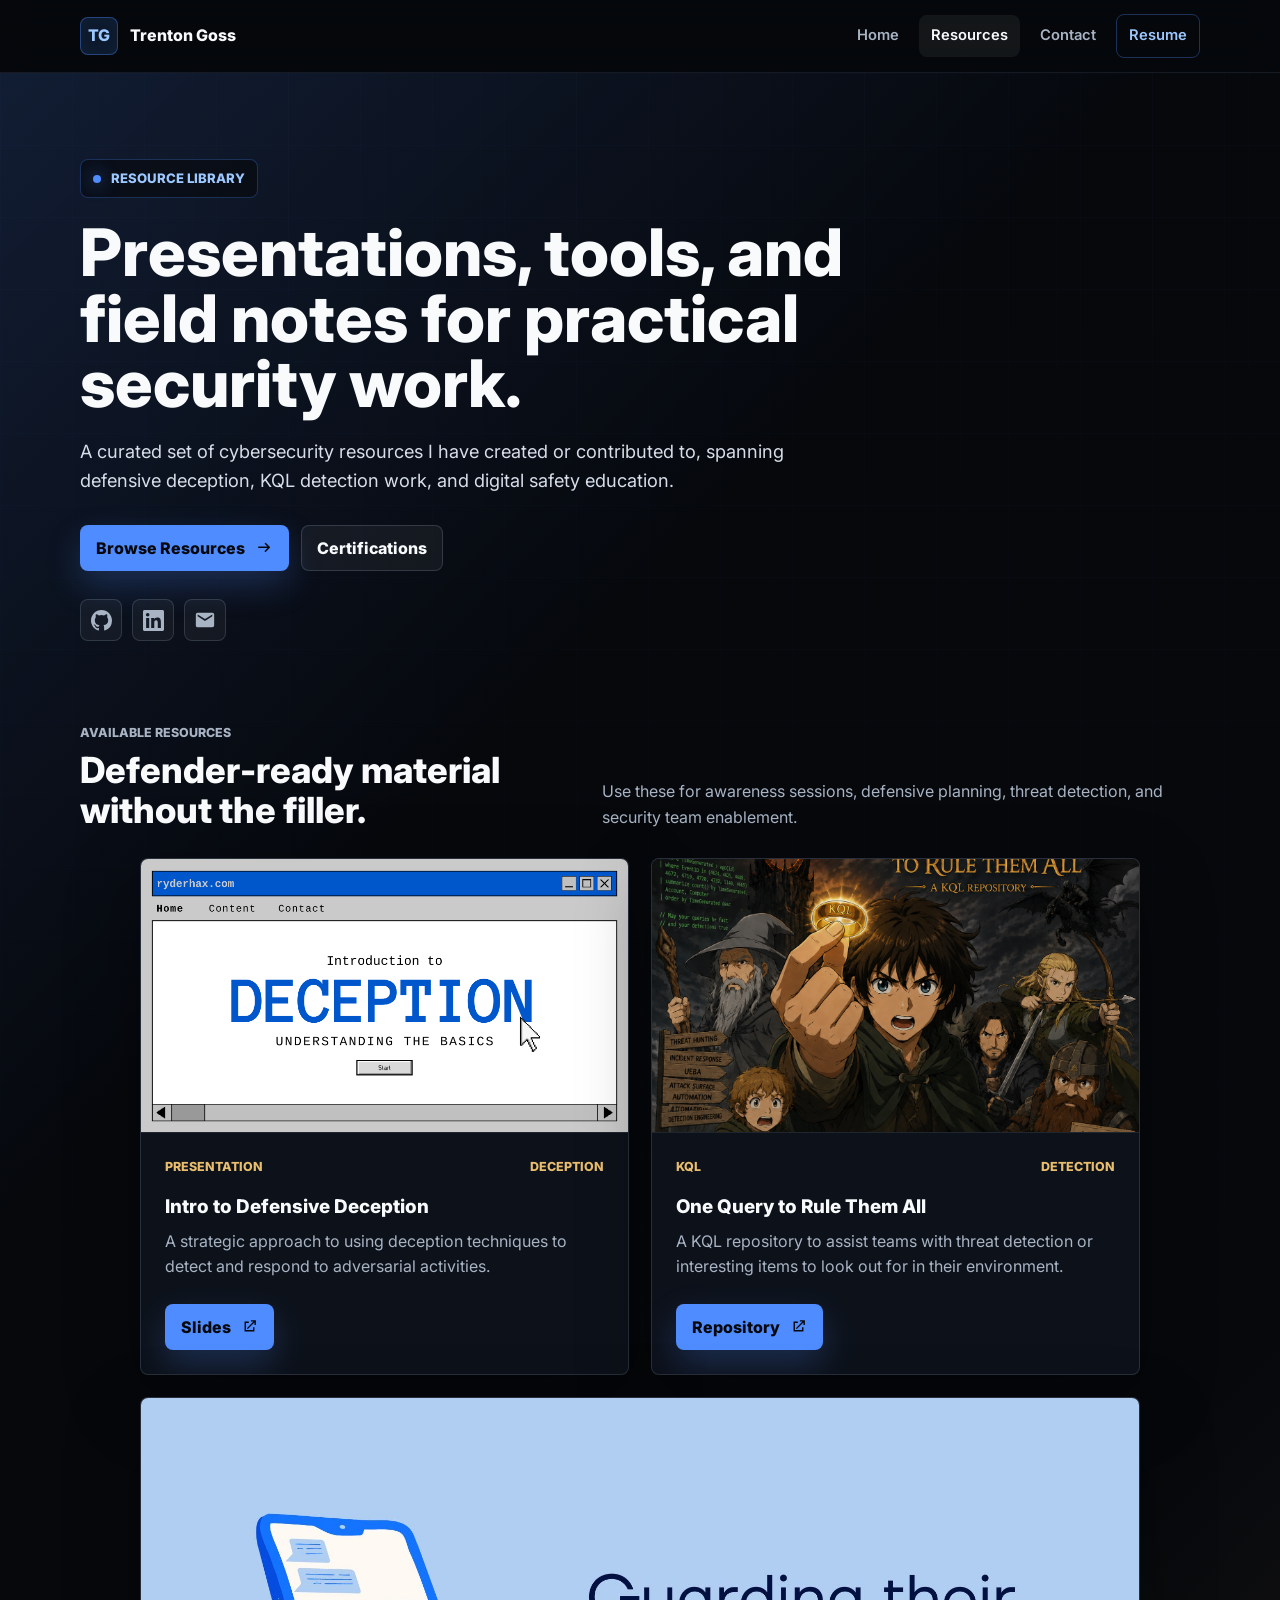
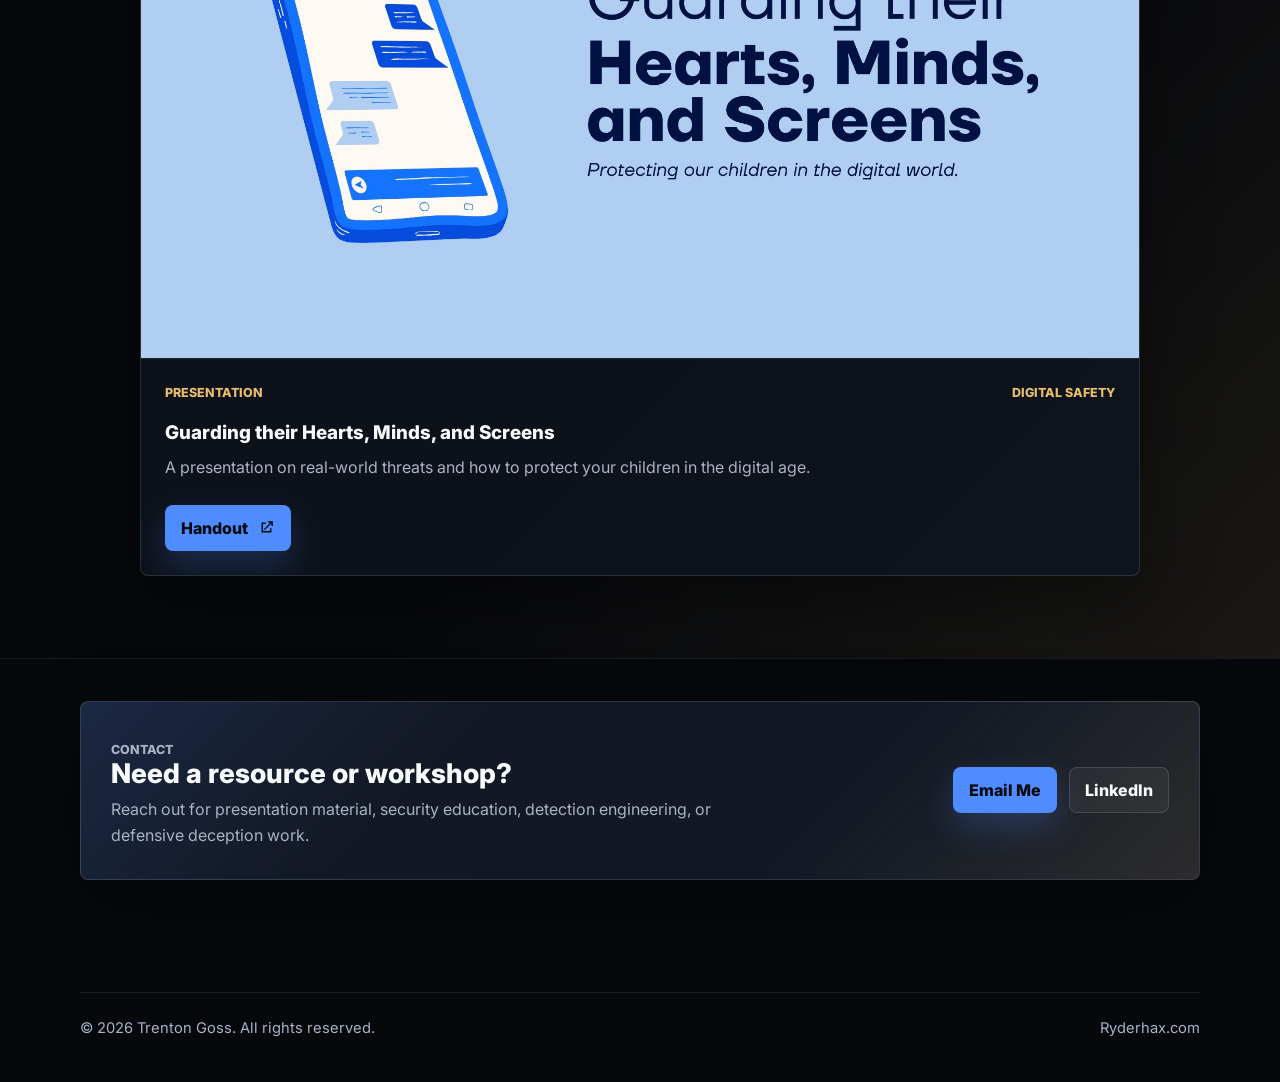
==== commit 7d09b3df: "update resume updated resume link" ====
--- a/resources.html
+++ b/resources.html
@@ -577,7 +577,7 @@
         <a href="index.html">Home</a>
         <a href="resources.html" aria-current="page">Resources</a>
         <a href="#contact">Contact</a>
-        <a class="nav-cta" href="https://docs.google.com/document/d/16_K_GBcDHJaBXQBbBw_MTlzV8usdVpir5XsVDt-Hc3U/edit?usp=sharing" target="_blank" rel="noopener noreferrer">Resume</a>
+        <a class="nav-cta" href="https://drive.google.com/file/d/1cPlxfOEaoUUYJS3-nqSqQpi55vee0cW9/view?usp=sharing" target="_blank" rel="noopener noreferrer">Resume</a>
       </nav>
     </div>
   </header>
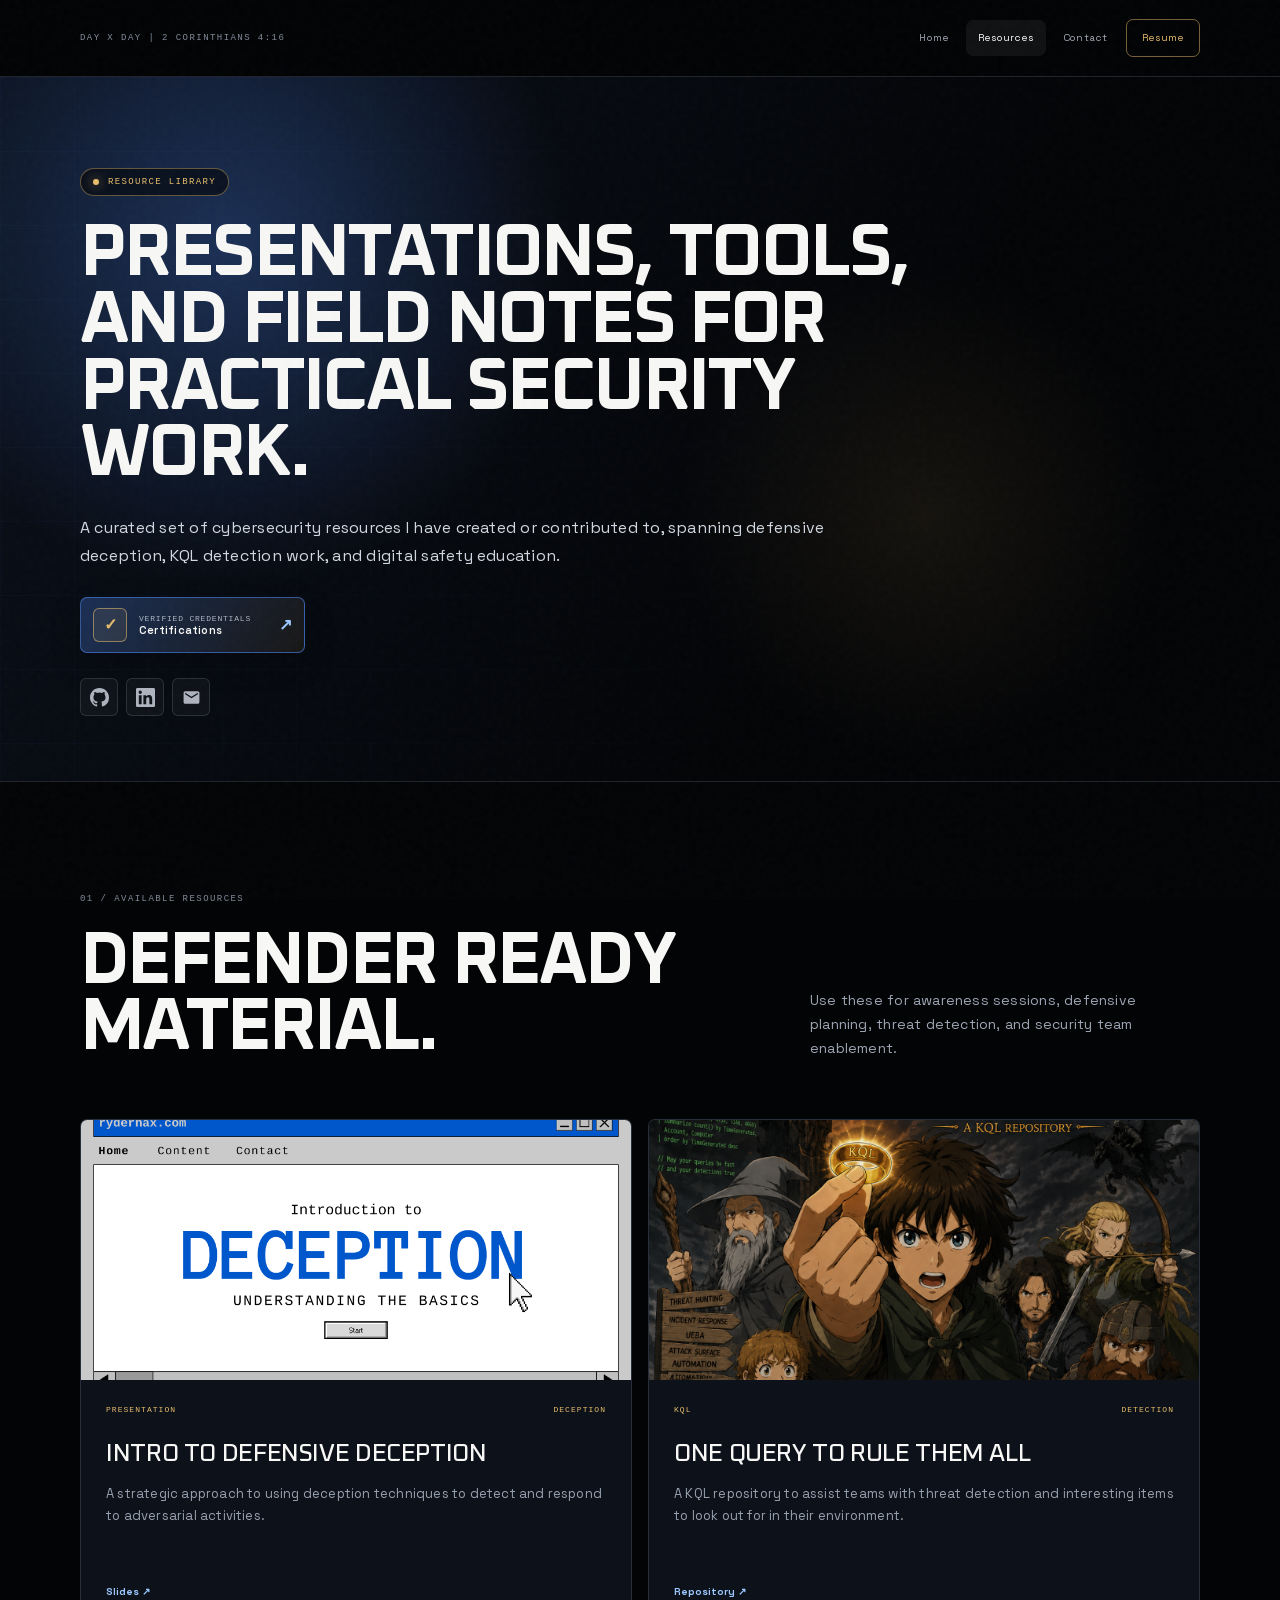
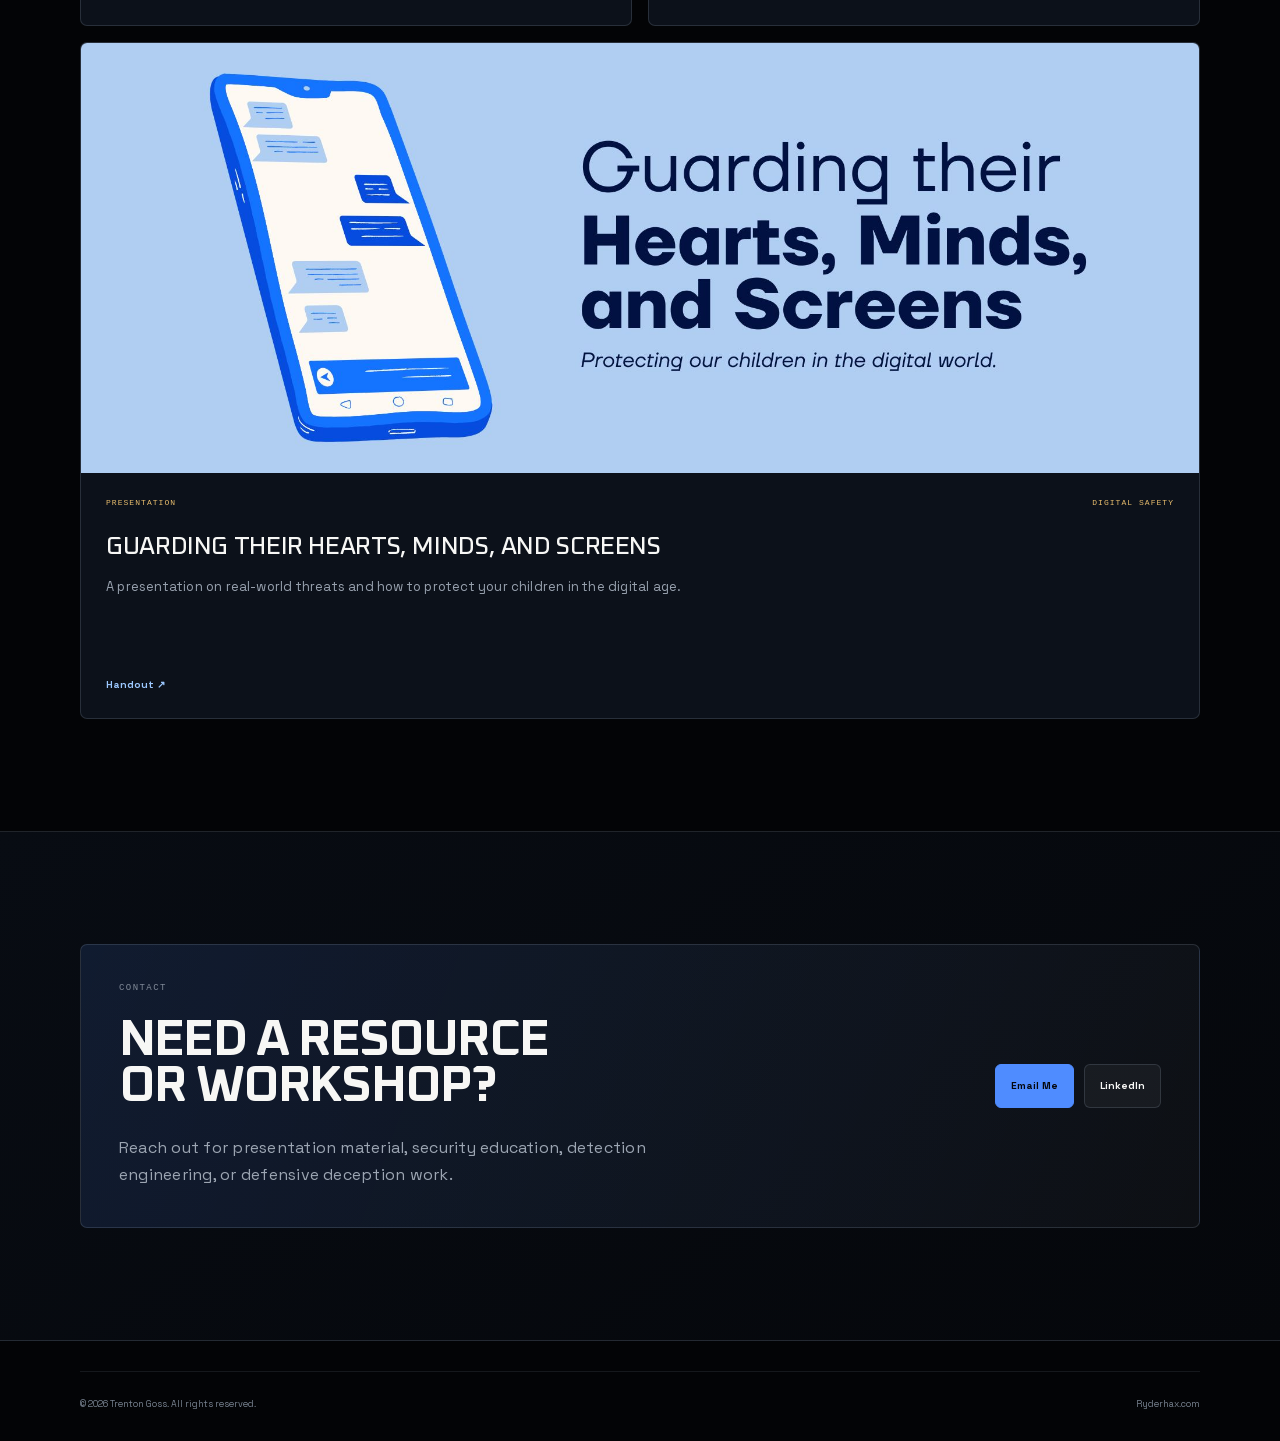
==== commit 91783075: "Redesign portfolio and resources site" ====
--- a/resources.html
+++ b/resources.html
@@ -1,735 +1 @@
-<!DOCTYPE html>
-<html lang="en">
-<head>
-  <meta charset="UTF-8" />
-  <meta name="viewport" content="width=device-width, initial-scale=1.0" />
-  <title>Resources | Trenton Goss</title>
-  <meta name="description" content="Cybersecurity resources, presentations, and defender tools from Trenton Goss." />
-  <meta property="og:title" content="Resources | Trenton Goss" />
-  <meta property="og:description" content="Cybersecurity resources, presentations, and defender tools." />
-  <meta property="og:type" content="website" />
-
-  <link rel="preconnect" href="https://fonts.googleapis.com" />
-  <link rel="preconnect" href="https://fonts.gstatic.com" crossorigin />
-  <link href="https://fonts.googleapis.com/css2?family=Inter:wght@400;500;600;700;800&amp;display=swap" rel="stylesheet" />
-
-  <style>
-    :root {
-      color-scheme: dark;
-      --bg: #06080c;
-      --surface: rgba(15, 20, 29, 0.88);
-      --surface-strong: #121824;
-      --border: rgba(148, 163, 184, 0.2);
-      --text: #f8fafc;
-      --muted: #a8b3c3;
-      --muted-strong: #d7dee9;
-      --accent: #4f8cff;
-      --accent-strong: #9cc8ff;
-      --gold: #e8bd6d;
-      --ink: #06080c;
-      --radius: 8px;
-      --shadow: 0 24px 70px rgba(0, 0, 0, 0.35);
-    }
-
-    * {
-      box-sizing: border-box;
-      margin: 0;
-      padding: 0;
-    }
-
-    html {
-      scroll-behavior: smooth;
-    }
-
-    body {
-      min-width: 320px;
-      font-family: "Inter", system-ui, -apple-system, BlinkMacSystemFont, "Segoe UI", sans-serif;
-      background:
-        linear-gradient(180deg, rgba(6, 8, 12, 0.86), rgba(6, 8, 12, 1) 58%),
-        repeating-linear-gradient(90deg, rgba(255, 255, 255, 0.035) 0 1px, transparent 1px 96px),
-        var(--bg);
-      color: var(--text);
-      line-height: 1.6;
-      text-rendering: optimizeLegibility;
-    }
-
-    img,
-    svg {
-      display: block;
-    }
-
-    a {
-      color: inherit;
-      text-decoration: none;
-    }
-
-    a:focus-visible {
-      outline: 2px solid var(--accent);
-      outline-offset: 4px;
-    }
-
-    .skip-link {
-      position: absolute;
-      left: 24px;
-      top: 16px;
-      z-index: 100;
-      transform: translateY(-140%);
-      border-radius: var(--radius);
-      background: var(--accent);
-      color: var(--ink);
-      padding: 10px 14px;
-      font-weight: 700;
-      transition: transform 160ms ease;
-    }
-
-    .skip-link:focus {
-      transform: translateY(0);
-    }
-
-    .container {
-      width: min(1120px, calc(100% - 40px));
-      margin: 0 auto;
-    }
-
-    .site-header {
-      position: sticky;
-      top: 0;
-      z-index: 20;
-      border-bottom: 1px solid rgba(148, 163, 184, 0.12);
-      background: rgba(6, 8, 12, 0.82);
-      backdrop-filter: blur(18px);
-    }
-
-    .nav {
-      min-height: 72px;
-      display: flex;
-      align-items: center;
-      justify-content: space-between;
-      gap: 20px;
-    }
-
-    .brand {
-      display: inline-flex;
-      align-items: center;
-      gap: 12px;
-      font-weight: 800;
-    }
-
-    .brand-mark {
-      width: 38px;
-      height: 38px;
-      border: 1px solid rgba(79, 140, 255, 0.4);
-      border-radius: var(--radius);
-      display: grid;
-      place-items: center;
-      background: rgba(79, 140, 255, 0.12);
-      color: var(--accent-strong);
-      box-shadow: inset 0 0 24px rgba(79, 140, 255, 0.08);
-    }
-
-    .nav-links {
-      display: flex;
-      align-items: center;
-      justify-content: flex-end;
-      gap: 8px;
-      color: var(--muted);
-      font-size: 0.92rem;
-      font-weight: 600;
-    }
-
-    .nav-links a {
-      border-radius: var(--radius);
-      padding: 9px 12px;
-      transition: color 160ms ease, background-color 160ms ease;
-    }
-
-    .nav-links a:hover,
-    .nav-links a[aria-current="page"] {
-      background: rgba(255, 255, 255, 0.06);
-      color: var(--text);
-    }
-
-    .nav-links .nav-cta {
-      border: 1px solid rgba(79, 140, 255, 0.32);
-      color: var(--accent-strong);
-    }
-
-    .page-shell {
-      position: relative;
-      overflow: hidden;
-      border-bottom: 1px solid rgba(148, 163, 184, 0.12);
-      isolation: isolate;
-    }
-
-    .page-shell::before,
-    .page-shell::after {
-      content: "";
-      position: absolute;
-      inset: 0;
-      z-index: -1;
-      pointer-events: none;
-    }
-
-    .page-shell::before {
-      background:
-        linear-gradient(135deg, rgba(79, 140, 255, 0.18), transparent 34%),
-        linear-gradient(315deg, rgba(232, 189, 109, 0.1), transparent 28%);
-      opacity: 0.9;
-    }
-
-    .page-shell::after {
-      background:
-        linear-gradient(rgba(79, 140, 255, 0.1) 1px, transparent 1px),
-        linear-gradient(90deg, rgba(79, 140, 255, 0.08) 1px, transparent 1px);
-      background-size: 72px 72px;
-      mask-image: linear-gradient(180deg, #000, transparent 88%);
-      opacity: 0.22;
-    }
-
-    .intro {
-      padding: 86px 0 40px;
-    }
-
-    .eyebrow {
-      display: inline-flex;
-      align-items: center;
-      gap: 10px;
-      width: fit-content;
-      border: 1px solid rgba(79, 140, 255, 0.28);
-      border-radius: var(--radius);
-      background: rgba(6, 8, 12, 0.58);
-      color: var(--accent-strong);
-      padding: 8px 12px;
-      font-size: 0.82rem;
-      font-weight: 800;
-      text-transform: uppercase;
-    }
-
-    .eyebrow::before {
-      content: "";
-      width: 8px;
-      height: 8px;
-      border-radius: 50%;
-      background: var(--accent);
-      box-shadow: 0 0 18px rgba(79, 140, 255, 0.9);
-    }
-
-    h1 {
-      max-width: 780px;
-      margin-top: 22px;
-      font-size: 4.1rem;
-      line-height: 1;
-      font-weight: 800;
-      letter-spacing: 0;
-    }
-
-    .intro-copy {
-      max-width: 720px;
-      margin-top: 20px;
-      color: var(--muted-strong);
-      font-size: 1.14rem;
-    }
-
-    .intro-actions {
-      display: flex;
-      flex-wrap: wrap;
-      gap: 12px;
-      margin-top: 30px;
-    }
-
-    .button {
-      min-height: 46px;
-      display: inline-flex;
-      align-items: center;
-      justify-content: center;
-      gap: 10px;
-      border: 1px solid rgba(148, 163, 184, 0.24);
-      border-radius: var(--radius);
-      background: rgba(255, 255, 255, 0.05);
-      color: var(--text);
-      padding: 11px 15px;
-      font-weight: 800;
-      line-height: 1;
-      transition: transform 160ms ease, border-color 160ms ease, background-color 160ms ease;
-    }
-
-    .button:hover {
-      transform: translateY(-2px);
-      border-color: rgba(79, 140, 255, 0.55);
-      background: rgba(79, 140, 255, 0.12);
-    }
-
-    .button.primary {
-      border-color: transparent;
-      background: var(--accent);
-      color: var(--ink);
-      box-shadow: 0 14px 34px rgba(79, 140, 255, 0.24);
-    }
-
-    .button.primary:hover {
-      background: var(--accent-strong);
-    }
-
-    .resource-section {
-      padding: 42px 0 82px;
-    }
-
-    .section-heading {
-      display: grid;
-      grid-template-columns: minmax(0, 0.9fr) minmax(280px, 1.1fr);
-      align-items: end;
-      gap: 32px;
-      margin-bottom: 28px;
-    }
-
-    .section-kicker {
-      color: var(--gold);
-      font-size: 0.78rem;
-      font-weight: 800;
-      text-transform: uppercase;
-    }
-
-    h2 {
-      margin-top: 8px;
-      font-size: 2.25rem;
-      line-height: 1.1;
-      font-weight: 800;
-      letter-spacing: 0;
-    }
-
-    .section-heading p {
-      color: var(--muted);
-      max-width: 650px;
-    }
-
-    .resource-grid {
-      width: min(100%, 1000px);
-      display: grid;
-      grid-template-columns: repeat(2, minmax(0, 1fr));
-      justify-content: center;
-      gap: 22px;
-      margin: 0 auto;
-    }
-
-    .resource-card {
-      min-height: 100%;
-      display: flex;
-      flex-direction: column;
-      overflow: hidden;
-      border: 1px solid var(--border);
-      border-radius: var(--radius);
-      background: var(--surface);
-      box-shadow: var(--shadow);
-      transition: transform 180ms ease, border-color 180ms ease, background-color 180ms ease;
-    }
-
-    .resource-card:hover {
-      transform: translateY(-4px);
-      border-color: rgba(79, 140, 255, 0.34);
-      background: rgba(18, 24, 36, 0.96);
-    }
-
-    .resource-card.featured {
-      grid-column: 1 / -1;
-    }
-
-    .resource-media {
-      aspect-ratio: 16 / 9;
-      width: 100%;
-      object-fit: cover;
-      border-bottom: 1px solid rgba(148, 163, 184, 0.14);
-    }
-
-    .resource-body {
-      display: flex;
-      flex: 1;
-      flex-direction: column;
-      padding: 24px;
-    }
-
-    .card-topline {
-      display: flex;
-      align-items: center;
-      justify-content: space-between;
-      gap: 14px;
-      color: var(--gold);
-      font-size: 0.78rem;
-      font-weight: 800;
-      text-transform: uppercase;
-    }
-
-    .resource-card h3 {
-      margin-top: 18px;
-      font-size: 1.18rem;
-      line-height: 1.25;
-      font-weight: 800;
-      letter-spacing: 0;
-    }
-
-    .resource-card p {
-      flex: 1;
-      margin-top: 10px;
-      color: var(--muted);
-    }
-
-    .card-actions {
-      display: flex;
-      flex-wrap: wrap;
-      gap: 10px;
-      margin-top: 24px;
-    }
-
-    .status-pill {
-      min-height: 40px;
-      display: inline-flex;
-      align-items: center;
-      border: 1px solid rgba(148, 163, 184, 0.18);
-      border-radius: var(--radius);
-      background: rgba(255, 255, 255, 0.04);
-      color: var(--muted-strong);
-      padding: 9px 12px;
-      font-size: 0.9rem;
-      font-weight: 800;
-    }
-
-    .socials {
-      display: flex;
-      align-items: center;
-      flex-wrap: wrap;
-      gap: 10px;
-      margin-top: 28px;
-      color: var(--muted);
-    }
-
-    .socials a {
-      width: 42px;
-      height: 42px;
-      display: grid;
-      place-items: center;
-      border: 1px solid rgba(148, 163, 184, 0.22);
-      border-radius: var(--radius);
-      background: rgba(255, 255, 255, 0.045);
-      transition: color 160ms ease, transform 160ms ease, border-color 160ms ease;
-    }
-
-    .socials a:hover {
-      transform: translateY(-2px);
-      border-color: rgba(79, 140, 255, 0.45);
-      color: var(--accent-strong);
-    }
-
-    .contact-panel {
-      display: grid;
-      grid-template-columns: minmax(0, 1fr) auto;
-      align-items: center;
-      gap: 30px;
-      border: 1px solid var(--border);
-      border-radius: var(--radius);
-      background:
-        linear-gradient(135deg, rgba(79, 140, 255, 0.14), transparent 32%),
-        linear-gradient(315deg, rgba(232, 189, 109, 0.12), transparent 34%),
-        var(--surface-strong);
-      padding: 30px;
-      box-shadow: var(--shadow);
-    }
-
-    .contact-panel h2 {
-      margin-top: 0;
-      font-size: 1.7rem;
-    }
-
-    .contact-panel p {
-      margin-top: 8px;
-      color: var(--muted);
-      max-width: 660px;
-    }
-
-    .footer-actions {
-      display: flex;
-      flex-wrap: wrap;
-      justify-content: flex-end;
-      gap: 12px;
-    }
-
-    .site-footer {
-      padding: 30px 0 42px;
-      color: var(--muted);
-      font-size: 0.92rem;
-    }
-
-    .site-footer .container {
-      display: flex;
-      align-items: center;
-      justify-content: space-between;
-      gap: 20px;
-      border-top: 1px solid rgba(148, 163, 184, 0.14);
-      padding-top: 24px;
-    }
-
-    @media (max-width: 860px) {
-      .nav {
-        align-items: flex-start;
-        flex-direction: column;
-        padding: 16px 0;
-      }
-
-      .nav-links {
-        width: 100%;
-        justify-content: flex-start;
-        overflow-x: auto;
-        padding-bottom: 4px;
-      }
-
-      .intro {
-        padding-top: 62px;
-      }
-
-      h1 {
-        font-size: 3.05rem;
-      }
-
-      .section-heading,
-      .contact-panel {
-        grid-template-columns: 1fr;
-      }
-
-      .footer-actions {
-        justify-content: flex-start;
-      }
-    }
-
-    @media (max-width: 640px) {
-      .container {
-        width: min(100% - 28px, 1120px);
-      }
-
-      .brand span:last-child {
-        display: none;
-      }
-
-      .nav-links {
-        gap: 4px;
-        font-size: 0.86rem;
-      }
-
-      .nav-links a {
-        padding: 8px 10px;
-      }
-
-      h1 {
-        font-size: 2.55rem;
-      }
-
-      h2 {
-        font-size: 1.85rem;
-      }
-
-      .intro-copy {
-        font-size: 1.02rem;
-      }
-
-      .button,
-      .status-pill {
-        width: 100%;
-      }
-
-      .resource-grid {
-        grid-template-columns: 1fr;
-      }
-
-      .resource-card.featured {
-        grid-column: auto;
-      }
-
-      .resource-body,
-      .contact-panel {
-        padding: 20px;
-      }
-
-      .site-footer .container {
-        flex-direction: column;
-        align-items: flex-start;
-      }
-    }
-
-    @media (prefers-reduced-motion: reduce) {
-      *,
-      *::before,
-      *::after {
-        scroll-behavior: auto !important;
-        transition-duration: 0.01ms !important;
-      }
-    }
-  </style>
-</head>
-
-<body>
-  <a class="skip-link" href="#main">Skip to content</a>
-
-  <header class="site-header">
-    <div class="container nav" aria-label="Main navigation">
-      <a class="brand" href="index.html" aria-label="Trenton Goss home">
-        <span class="brand-mark">TG</span>
-        <span>Trenton Goss</span>
-      </a>
-
-      <nav class="nav-links" aria-label="Site sections">
-        <a href="index.html">Home</a>
-        <a href="resources.html" aria-current="page">Resources</a>
-        <a href="#contact">Contact</a>
-        <a class="nav-cta" href="https://drive.google.com/file/d/1cPlxfOEaoUUYJS3-nqSqQpi55vee0cW9/view?usp=sharing" target="_blank" rel="noopener noreferrer">Resume</a>
-      </nav>
-    </div>
-  </header>
-
-  <main id="main">
-    <div class="page-shell">
-      <section class="intro" aria-labelledby="page-title">
-        <div class="container">
-          <p class="eyebrow">Resource Library</p>
-          <h1 id="page-title">Presentations, tools, and field notes for practical security work.</h1>
-          <p class="intro-copy">
-            A curated set of cybersecurity resources I have created or contributed to, spanning defensive deception, KQL detection work, and digital safety education.
-          </p>
-
-          <div class="intro-actions" aria-label="Resource shortcuts">
-            <a class="button primary" href="#resources">
-              Browse Resources
-              <svg width="18" height="18" viewBox="0 0 24 24" aria-hidden="true">
-                <path fill="currentColor" d="M13.2 5.3a1 1 0 0 1 1.4 0l5.1 5.1a1 1 0 0 1 0 1.4l-5.1 5.1a1 1 0 1 1-1.4-1.4l3.4-3.4H5a1 1 0 1 1 0-2h11.6l-3.4-3.4a1 1 0 0 1 0-1.4Z" />
-              </svg>
-            </a>
-            <a class="button" href="https://www.credly.com/users/trenton-goss" target="_blank" rel="noopener noreferrer">Certifications</a>
-          </div>
-
-          <div class="socials" aria-label="Contact links">
-            <a href="https://github.com/Ryderhax" target="_blank" rel="noopener noreferrer" aria-label="GitHub">
-              <svg width="21" height="21" viewBox="0 0 24 24" fill="currentColor" aria-hidden="true">
-                <path d="M12 0C5.37 0 0 5.37 0 12c0 5.3 3.44 9.8 8.21 11.39.6.11.79-.26.79-.58v-2.23c-3.34.73-4.03-1.42-4.03-1.42-.55-1.39-1.33-1.76-1.33-1.76-1.09-.74.08-.73.08-.73 1.21.08 1.84 1.24 1.84 1.24 1.07 1.83 2.81 1.3 3.49 1 .11-.78.42-1.31.76-1.61-2.67-.3-5.47-1.33-5.47-5.93 0-1.31.47-2.38 1.24-3.22-.12-.3-.54-1.52.12-3.18 0 0 1.01-.32 3.3 1.23a11.5 11.5 0 0 1 6 0c2.29-1.55 3.3-1.23 3.3-1.23.65 1.66.24 2.88.12 3.18.77.84 1.24 1.91 1.24 3.22 0 4.61-2.81 5.62-5.48 5.92.43.37.82 1.1.82 2.22v3.29c0 .32.19.69.8.58A12.01 12.01 0 0 0 24 12c0-6.63-5.37-12-12-12Z" />
-              </svg>
-            </a>
-            <a href="https://www.linkedin.com/in/trentongoss/" target="_blank" rel="noopener noreferrer" aria-label="LinkedIn">
-              <svg width="21" height="21" viewBox="0 0 24 24" fill="currentColor" aria-hidden="true">
-                <path d="M20.45 20.45h-3.56v-5.57c0-1.33-.03-3.04-1.85-3.04-1.85 0-2.14 1.45-2.14 2.94v5.67H9.35V9h3.41v1.56h.05c.48-.9 1.64-1.85 3.37-1.85 3.6 0 4.27 2.37 4.27 5.46v6.28ZM5.34 7.43A2.06 2.06 0 1 1 5.34 3.3a2.06 2.06 0 0 1 0 4.13Zm1.78 13.02H3.56V9h3.56v11.45ZM22.23 0H1.77C.79 0 0 .77 0 1.73v20.54C0 23.23.79 24 1.77 24h20.46c.98 0 1.77-.77 1.77-1.73V1.73C24 .77 23.21 0 22.23 0Z" />
-              </svg>
-            </a>
-            <a href="mailto:info@ryderhax.com" aria-label="Email">
-              <svg width="22" height="22" viewBox="0 0 24 24" fill="currentColor" aria-hidden="true">
-                <path d="M20 4H4a2 2 0 0 0-2 2v12c0 1.1.9 2 2 2h16a2 2 0 0 0 2-2V6c0-1.1-.9-2-2-2Zm0 4-8 5-8-5V6l8 5 8-5v2Z" />
-              </svg>
-            </a>
-          </div>
-        </div>
-      </section>
-
-      <section class="resource-section" id="resources" aria-labelledby="resources-title">
-        <div class="container">
-          <div class="section-heading">
-            <div>
-              <p class="section-kicker">Available Resources</p>
-              <h2 id="resources-title">Defender-ready material without the filler.</h2>
-            </div>
-            <p>
-              Use these for awareness sessions, defensive planning, threat detection, and security team enablement.
-            </p>
-          </div>
-
-          <div class="resource-grid">
-            <article class="resource-card">
-              <img class="resource-media" src="assets/Intro2Deception.png" alt="Intro to Defensive Deception presentation cover" />
-              <div class="resource-body">
-                <div class="card-topline">
-                  <span>Presentation</span>
-                  <span>Deception</span>
-                </div>
-                <h3>Intro to Defensive Deception</h3>
-                <p>
-                  A strategic approach to using deception techniques to detect and respond to adversarial activities.
-                </p>
-                <div class="card-actions">
-                  <a class="button primary" href="https://drive.google.com/file/d/1gomMjeU_Yov8GKy05oTnRpiBGZPXCRgE/view?usp=sharing" target="_blank" rel="noopener noreferrer">
-                    Slides
-                    <svg width="17" height="17" viewBox="0 0 24 24" aria-hidden="true">
-                      <path fill="currentColor" d="M14 3h7v7h-2V6.4l-9.3 9.3-1.4-1.4L17.6 5H14V3ZM5 5h6v2H7v10h10v-4h2v6H5V5Z" />
-                    </svg>
-                  </a>
-                </div>
-              </div>
-            </article>
-
-            <article class="resource-card">
-              <img class="resource-media" src="assets/OQ2RTA.png" alt="One Query to Rule Them All repository cover" />
-              <div class="resource-body">
-                <div class="card-topline">
-                  <span>KQL</span>
-                  <span>Detection</span>
-                </div>
-                <h3>One Query to Rule Them All</h3>
-                <p>
-                  A KQL repository to assist teams with threat detection or interesting items to look out for in their environment.
-                </p>
-                <div class="card-actions">
-                  <a class="button primary" href="https://github.com/Ryderhax/OneQueryToRuleThemAll" target="_blank" rel="noopener noreferrer">
-                    Repository
-                    <svg width="17" height="17" viewBox="0 0 24 24" aria-hidden="true">
-                      <path fill="currentColor" d="M14 3h7v7h-2V6.4l-9.3 9.3-1.4-1.4L17.6 5H14V3ZM5 5h6v2H7v10h10v-4h2v6H5V5Z" />
-                    </svg>
-                  </a>
-                </div>
-              </div>
-            </article>
-
-            <article class="resource-card featured">
-              <img class="resource-media" src="assets/gthms.jpg" alt="Guarding their Hearts, Minds, and Screens presentation cover" />
-              <div class="resource-body">
-                <div class="card-topline">
-                  <span>Presentation</span>
-                  <span>Digital Safety</span>
-                </div>
-                <h3>Guarding their Hearts, Minds, and Screens</h3>
-                <p>
-                  A presentation on real-world threats and how to protect your children in the digital age.
-                </p>
-                <div class="card-actions">
-                  <a class="button primary" href="https://www.canva.com/design/DAHKmYdIwtw/-djUzdyykcOgMMtfzcrHdw/view?embed" target="_blank" rel="noopener noreferrer">
-                    Handout
-                    <svg width="17" height="17" viewBox="0 0 24 24" aria-hidden="true">
-                      <path fill="currentColor" d="M14 3h7v7h-2V6.4l-9.3 9.3-1.4-1.4L17.6 5H14V3ZM5 5h6v2H7v10h10v-4h2v6H5V5Z" />
-                    </svg>
-                  </a>
-                </div>
-              </div>
-            </article>
-          </div>
-        </div>
-      </section>
-    </div>
-
-    <section class="resource-section" id="contact" aria-labelledby="contact-title">
-      <div class="container">
-        <div class="contact-panel">
-          <div>
-            <p class="section-kicker">Contact</p>
-            <h2 id="contact-title">Need a resource or workshop?</h2>
-            <p>
-              Reach out for presentation material, security education, detection engineering, or defensive deception work.
-            </p>
-          </div>
-
-          <div class="footer-actions">
-            <a class="button primary" href="mailto:info@ryderhax.com">Email Me</a>
-            <a class="button" href="https://www.linkedin.com/in/trentongoss/" target="_blank" rel="noopener noreferrer">LinkedIn</a>
-          </div>
-        </div>
-      </div>
-    </section>
-  </main>
-
-  <footer class="site-footer">
-    <div class="container">
-      <p>&copy; 2026 Trenton Goss. All rights reserved.</p>
-      <p>Ryderhax.com</p>
-    </div>
-  </footer>
-</body>
-</html>
+<!doctype html><html lang="en"><head><meta charset="utf-8"><meta http-equiv="refresh" content="0; url=/resources/"><link rel="canonical" href="https://ryderhax.com/resources/"><title>Resources | Trenton Goss</title></head><body><p><a href="/resources/">Continue to resources</a></p></body></html>
